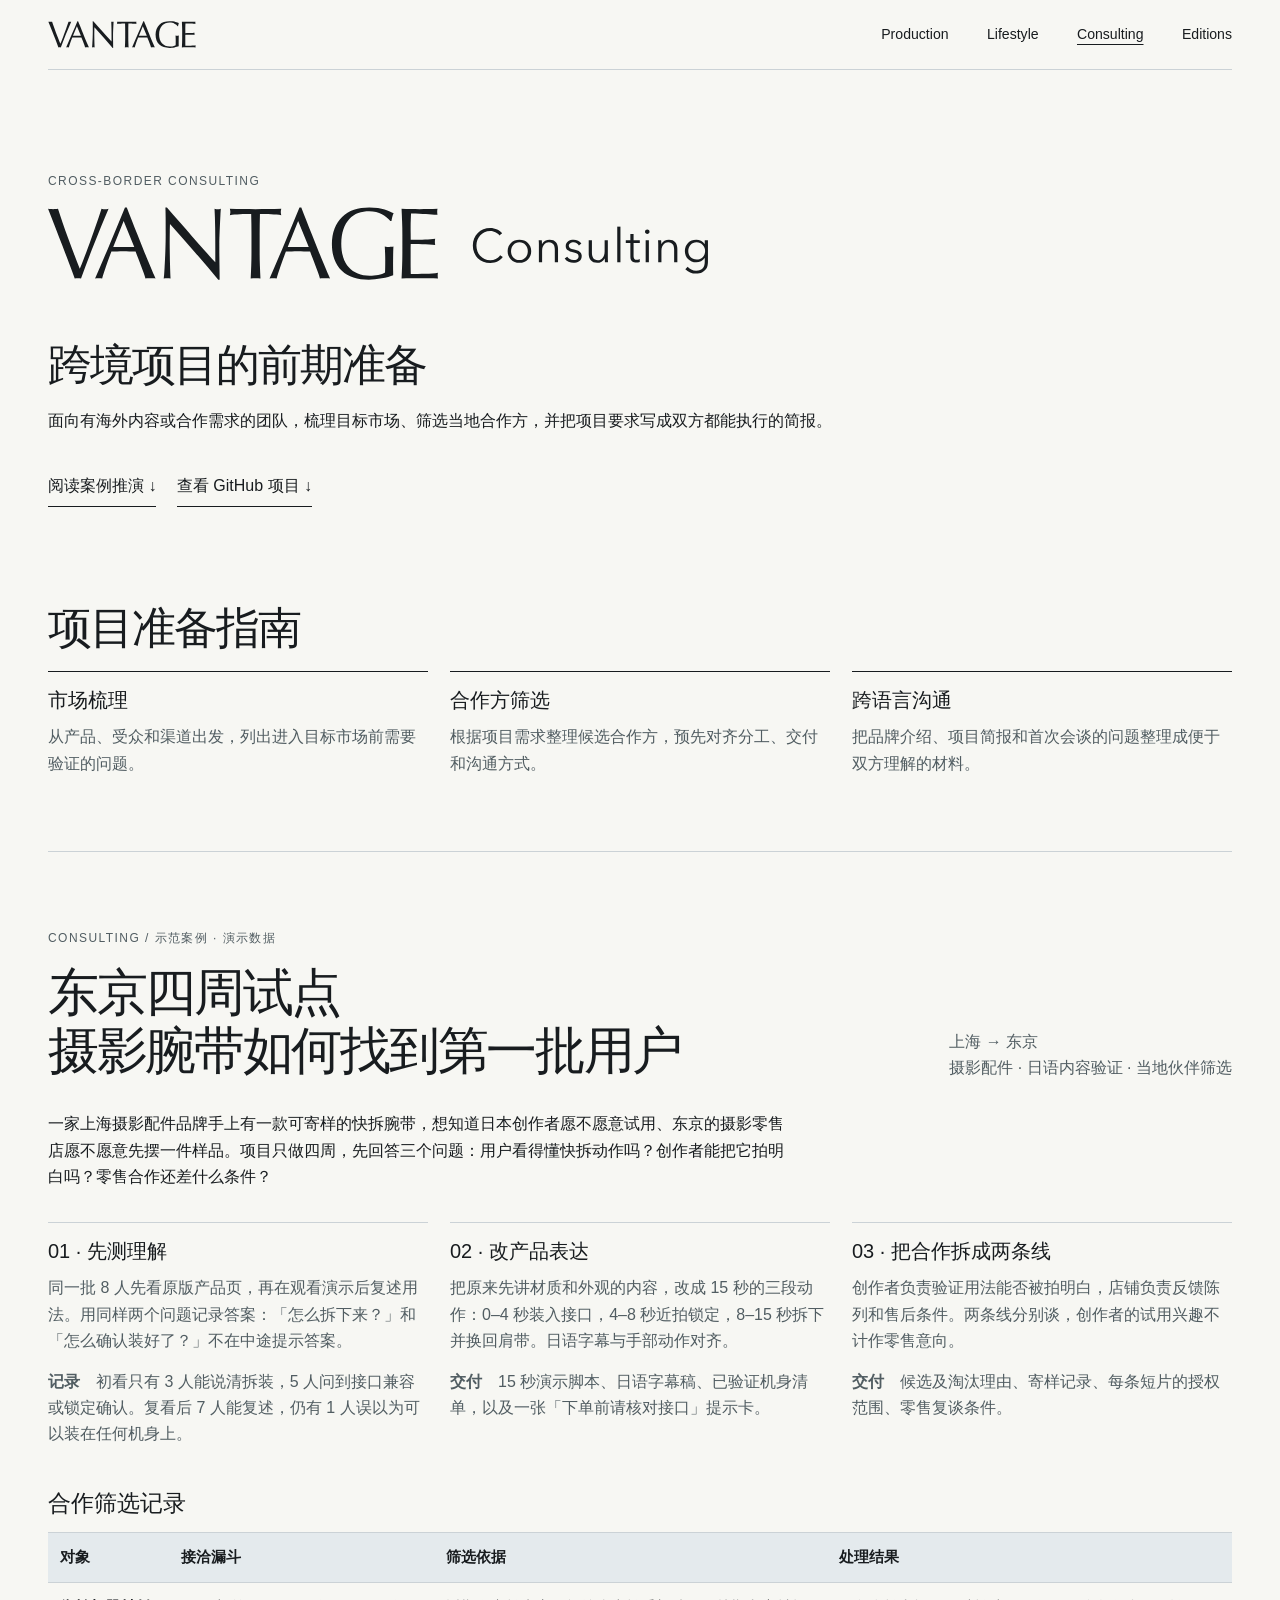
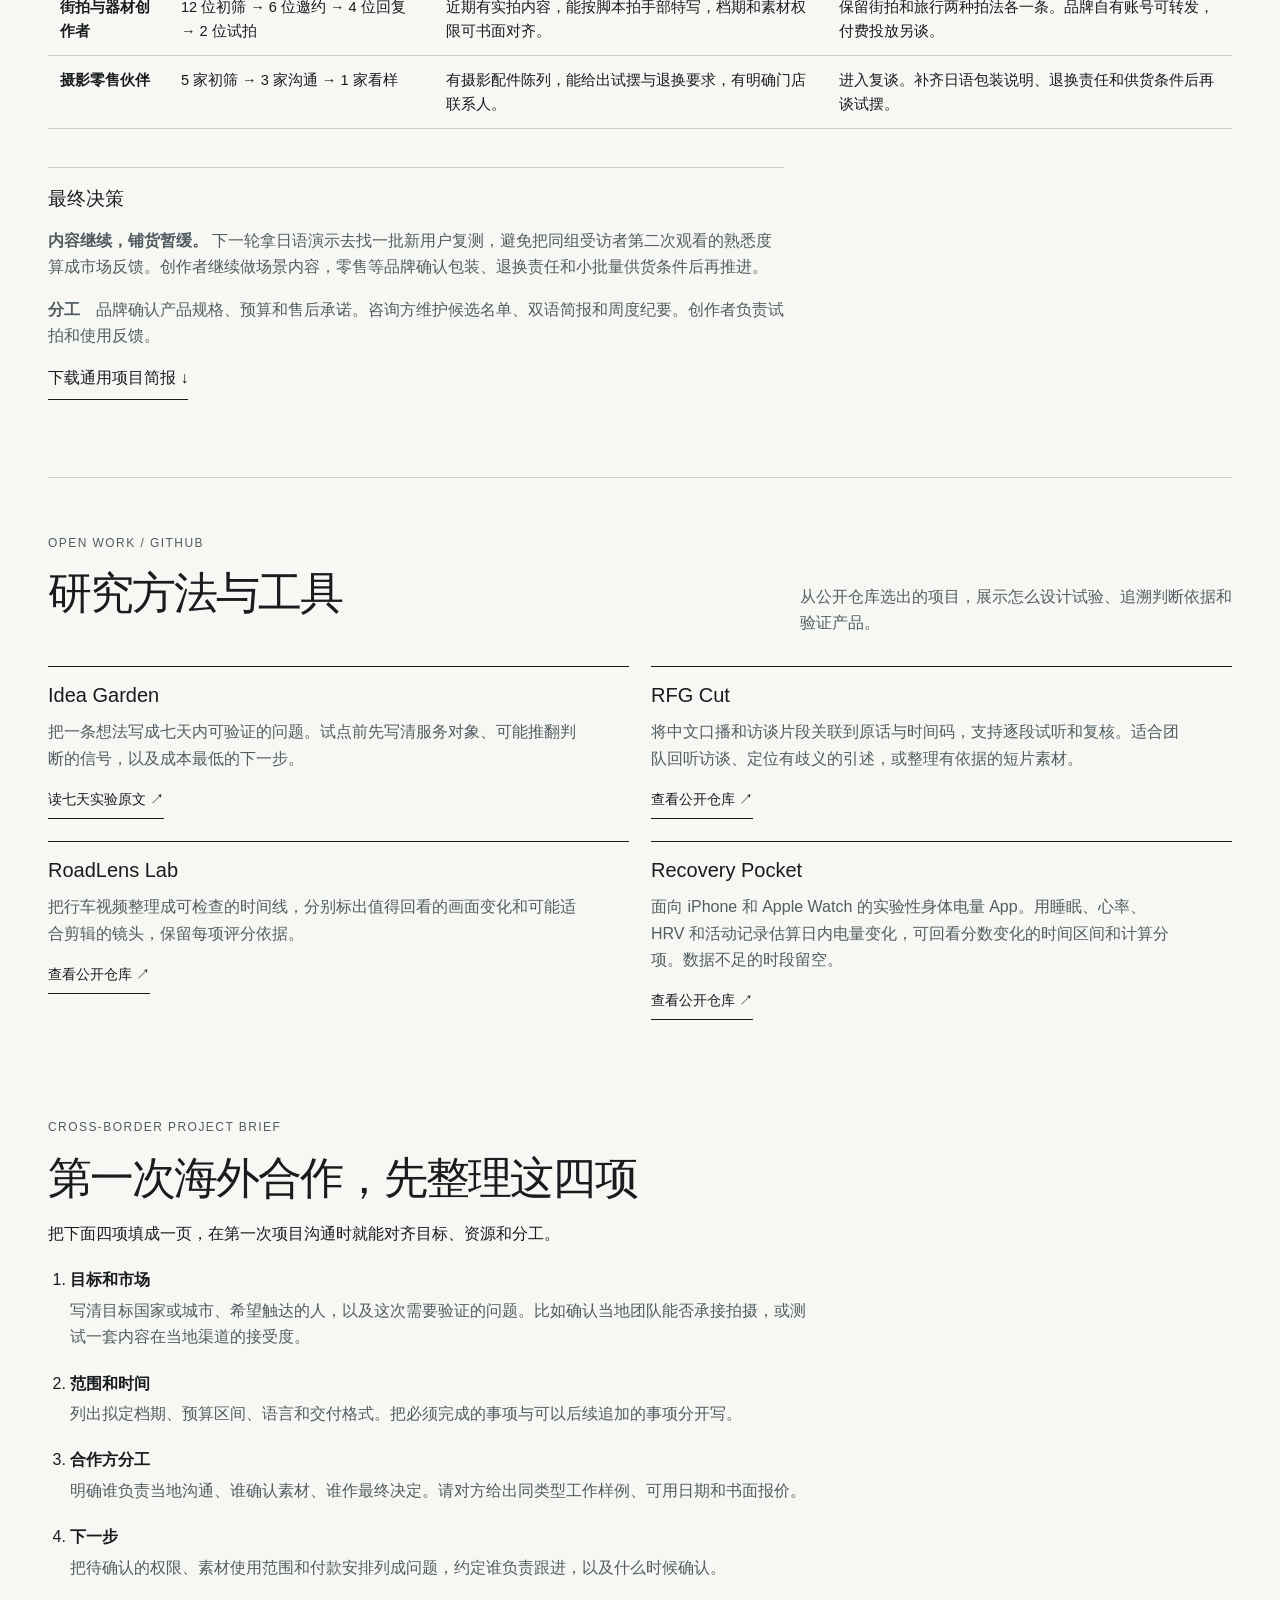
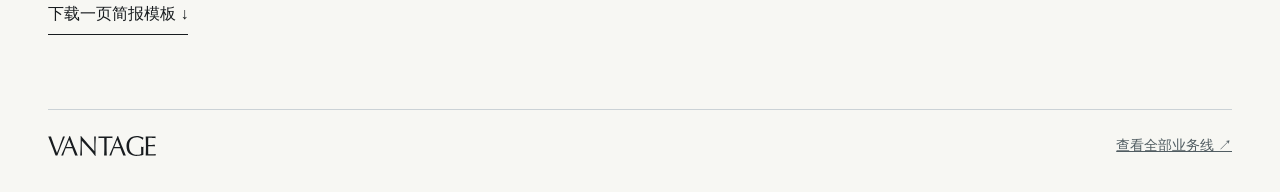
==== consulting.html @ e2531d4e "Publish VANTAGE brand website" ====
<!doctype html>
<html lang="zh-CN"><head><meta charset="utf-8"><meta name="viewport" content="width=device-width,initial-scale=1"><title>VANTAGE Consulting | 跨境项目的前期准备</title><meta name="description" content="面向有海外内容或合作需求的团队，梳理需要研究的市场、需要验证的合作方，以及下一步沟通所需材料。"><link rel="stylesheet" href="style.css?v=17"><script defer src="motion.js?v=3"></script></head>
<body><a class="skip" href="#main">跳到正文</a><header class="mast wrap"><a href="index.html?v=5" aria-label="VANTAGE 首页"><img src="assets/vantage.svg" alt="VANTAGE" width="148" height="29"></a><nav aria-label="主导航"><a href="production.html">Production</a><a href="lifestyle.html">Lifestyle</a><a href="consulting.html" aria-current="page">Consulting</a><a href="editions.html">Editions</a></nav></header><main id="main" class="division"><section class="wrap division-intro"><p class="eyebrow">Cross-border Consulting</p><h1><img src="assets/consulting.svg" alt="VANTAGE Consulting"></h1><h2>跨境项目的前期准备</h2><p>面向有海外内容或合作需求的团队，梳理目标市场、筛选当地合作方，并把项目要求写成双方都能执行的简报。</p><a class="action division-link" href="#case-tokyo">阅读案例推演 ↓</a> <a class="action division-link" href="#github-resources">查看 GitHub 项目 ↓</a></section><section class="wrap division-topics"><h2>项目准备指南</h2><div class="detail-grid"><article><h3>市场梳理</h3><p>从产品、受众和渠道出发，列出进入目标市场前需要验证的问题。</p></article><article><h3>合作方筛选</h3><p>根据项目需求整理候选合作方，预先对齐分工、交付和沟通方式。</p></article><article><h3>跨语言沟通</h3><p>把品牌介绍、项目简报和首次会谈的问题整理成便于双方理解的材料。</p></article></div></section><section class="wrap advisory-case tokyo-case" id="case-tokyo">
<header class="section-head"><div><p class="eyebrow">Consulting / 示范案例 · 演示数据</p><h2>东京四周试点<br>摄影腕带如何找到第一批用户</h2></div><p>上海 → 东京<br>摄影配件 · 日语内容验证 · 当地伙伴筛选</p></header>
<p class="advisory-lead">一家上海摄影配件品牌手上有一款可寄样的快拆腕带，想知道日本创作者愿不愿意试用、东京的摄影零售店愿不愿意先摆一件样品。项目只做四周，先回答三个问题：用户看得懂快拆动作吗？创作者能把它拍明白吗？零售合作还差什么条件？</p>
<div class="detail-grid advisory-phases">
<article><h3>01 · 先测理解</h3><p>同一批 8 人先看原版产品页，再在观看演示后复述用法。用同样两个问题记录答案：「怎么拆下来？」和「怎么确认装好了？」不在中途提示答案。</p><p><strong>记录</strong>　初看只有 3 人能说清拆装，5 人问到接口兼容或锁定确认。复看后 7 人能复述，仍有 1 人误以为可以装在任何机身上。</p></article>
<article><h3>02 · 改产品表达</h3><p>把原来先讲材质和外观的内容，改成 15 秒的三段动作：0–4 秒装入接口，4–8 秒近拍锁定，8–15 秒拆下并换回肩带。日语字幕与手部动作对齐。</p><p><strong>交付</strong>　15 秒演示脚本、日语字幕稿、已验证机身清单，以及一张「下单前请核对接口」提示卡。</p></article>
<article><h3>03 · 把合作拆成两条线</h3><p>创作者负责验证用法能否被拍明白，店铺负责反馈陈列和售后条件。两条线分别谈，创作者的试用兴趣不计作零售意向。</p><p><strong>交付</strong>　候选及淘汰理由、寄样记录、每条短片的授权范围、零售复谈条件。</p></article>
</div>
<h3 class="tokyo-subtitle">合作筛选记录</h3>
<div class="tokyo-table"><table><thead><tr><th scope="col">对象</th><th scope="col">接洽漏斗</th><th scope="col">筛选依据</th><th scope="col">处理结果</th></tr></thead><tbody>
<tr><th scope="row">街拍与器材创作者</th><td>12 位初筛 → 6 位邀约 → 4 位回复 → 2 位试拍</td><td>近期有实拍内容，能按脚本拍手部特写，档期和素材权限可书面对齐。</td><td>保留街拍和旅行两种拍法各一条。品牌自有账号可转发，付费投放另谈。</td></tr>
<tr><th scope="row">摄影零售伙伴</th><td>5 家初筛 → 3 家沟通 → 1 家看样</td><td>有摄影配件陈列，能给出试摆与退换要求，有明确门店联系人。</td><td>进入复谈。补齐日语包装说明、退换责任和供货条件后再谈试摆。</td></tr>
</tbody></table></div>

<div class="advisory-decision"><h3>最终决策</h3><p><strong>内容继续，铺货暂缓。</strong> 下一轮拿日语演示去找一批新用户复测，避免把同组受访者第二次观看的熟悉度算成市场反馈。创作者继续做场景内容，零售等品牌确认包装、退换责任和小批量供货条件后再推进。</p><p><strong>分工</strong>　品牌确认产品规格、预算和售后承诺。咨询方维护候选名单、双语简报和周度纪要。创作者负责试拍和使用反馈。</p><a class="action" href="#brief">下载通用项目简报 ↓</a></div>
</section><section class="wrap division-topics consulting-resources" id="github-resources">
<header class="section-head"><div><p class="eyebrow">Open Work / GitHub</p><h2>研究方法与工具</h2></div><p>从公开仓库选出的项目，展示怎么设计试验、追溯判断依据和验证产品。</p></header>
<div class="detail-grid resource-grid">
<article><h3>Idea Garden</h3><p>把一条想法写成七天内可验证的问题。试点前先写清服务对象、可能推翻判断的信号，以及成本最低的下一步。</p><a class="action" href="https://github.com/richardsh3n/idea-garden/blob/main/ideas/001-from-idea-to-experiment.md">读七天实验原文 ↗</a></article>
<article><h3>RFG Cut</h3><p>将中文口播和访谈片段关联到原话与时间码，支持逐段试听和复核。适合团队回听访谈、定位有歧义的引述，或整理有依据的短片素材。</p><a class="action" href="https://github.com/richardsh3n/rfg-cut">查看公开仓库 ↗</a></article>
<article><h3>RoadLens Lab</h3><p>把行车视频整理成可检查的时间线，分别标出值得回看的画面变化和可能适合剪辑的镜头，保留每项评分依据。</p><a class="action" href="https://github.com/richardsh3n/roadlens-lab">查看公开仓库 ↗</a></article>
<article><h3>Recovery Pocket</h3><p>面向 iPhone 和 Apple Watch 的实验性身体电量 App。用睡眠、心率、HRV 和活动记录估算日内电量变化，可回看分数变化的时间区间和计算分项。数据不足的时段留空。</p><a class="action" href="https://github.com/richardsh3n/recovery-pocket">查看公开仓库 ↗</a></article>
</div>
</section><section class="wrap division-topics" id="brief"><p class="eyebrow">Cross-border Project Brief</p><h2>第一次海外合作，先整理这四项</h2><p>把下面四项填成一页，在第一次项目沟通时就能对齐目标、资源和分工。</p><ol class="brief-list">
<li><strong>目标和市场</strong><p>写清目标国家或城市、希望触达的人，以及这次需要验证的问题。比如确认当地团队能否承接拍摄，或测试一套内容在当地渠道的接受度。</p></li>
<li><strong>范围和时间</strong><p>列出拟定档期、预算区间、语言和交付格式。把必须完成的事项与可以后续追加的事项分开写。</p></li>
<li><strong>合作方分工</strong><p>明确谁负责当地沟通、谁确认素材、谁作最终决定。请对方给出同类型工作样例、可用日期和书面报价。</p></li>
<li><strong>下一步</strong><p>把待确认的权限、素材使用范围和付款安排列成问题，约定谁负责跟进，以及什么时候确认。</p></li>
</ol><a class="action" href="assets/cross-border-brief.txt" download>下载一页简报模板 ↓</a></section></main><footer class="wrap end"><a href="index.html?v=5" aria-label="VANTAGE 首页"><img src="assets/vantage.svg" alt="VANTAGE" width="108" height="22"></a><a href="index.html?v=5#branches">查看全部业务线 ↗</a></footer></body></html>
---- style.css ----
:root{color-scheme:light;--ink:#181c1f;--muted:#515d62;--line:#cbd2d6;--paper:#ecf0f2;--white:#fafbfa}*{box-sizing:border-box}html{scroll-padding-top:28px}body{margin:0;background:var(--paper);color:var(--ink);font:16px/1.65 "Avenir Next","PingFang SC",Arial,sans-serif}a{color:inherit}a:focus-visible{outline:2px solid #405f73;outline-offset:5px}.wrap{width:min(1400px,calc(100% - 96px));margin-inline:auto}.skip{position:absolute;top:0;left:16px;padding:10px;background:white;transform:translateY(-120%);z-index:2}.skip:focus{transform:none}.mast{display:flex;align-items:center;justify-content:space-between;padding:28px 0;border-bottom:1px solid var(--line);gap:20px}.mast img,.end img{display:block;object-fit:contain}.mast nav{display:flex;gap:clamp(16px,3vw,45px);white-space:nowrap}.mast a,.work-card,.action{text-decoration:none}.mast nav a:hover,.back:hover{text-decoration:underline}.hero{display:grid;grid-template-columns:minmax(260px,.65fr) minmax(0,1.35fr);gap:clamp(28px,5vw,84px);align-items:center;padding-top:48px}.hero figure,.gallery figure{margin:0}.hero img{width:100%;height:clamp(340px,43vw,640px);display:block;object-fit:cover;object-position:left center}.hero figcaption{margin-top:9px;color:var(--muted);font-size:.82rem}.hero-copy{padding-bottom:25px}.eyebrow{font-size:.75rem;letter-spacing:.12em;text-transform:uppercase;color:var(--muted);margin:0 0 15px}h1,h2,h3,p{margin-top:0}h1,h2,h3{line-height:1.15;font-weight:500}h1{font-size:clamp(3.2rem,6.2vw,7.5rem);letter-spacing:-.065em;margin-bottom:24px}h2{font-size:clamp(2rem,4.3vw,4.2rem);letter-spacing:-.045em;margin-bottom:0}.lead{max-width:20em;color:var(--muted);margin-bottom:32px}.action{display:inline-flex;gap:20px;align-items:center;border-bottom:1px solid var(--ink);padding:0 0 7px}.action:hover{color:#426074}.section{margin-top:clamp(68px,9vw,145px);scroll-margin-top:24px}.section-head{display:flex;align-items:end;justify-content:space-between;gap:32px;margin-bottom:30px}.section-head>p{color:var(--muted);max-width:27em;margin:0}.works{display:grid;grid-template-columns:repeat(3,1fr);gap:20px}.work-card{display:block;min-width:0}.work-card img{width:100%;aspect-ratio:4/3;object-fit:cover;object-position:center 42%;display:block;background:#d9dfe1}.work-card span,.state{display:block;font-size:.8rem;color:var(--muted);margin-top:12px}.work-card h3{display:flex;justify-content:space-between;gap:8px;margin:5px 0 0;font-size:1.2rem}.work-card b{font-weight:400}.work-card:hover h3{text-decoration:underline}.branch{display:grid;grid-template-columns:minmax(200px,1fr) minmax(235px,1.4fr) auto;align-items:center;gap:32px;padding:26px 0;border-top:1px solid var(--line)}.branch img{display:block;width:min(310px,100%);height:auto}.branch h3{margin:0 0 6px;font-size:1.04rem}.branch p{color:var(--muted);margin:0}.branch .state{margin:0;white-space:nowrap}.contact{display:flex;justify-content:space-between;align-items:end;gap:26px;border-top:1px solid var(--line);padding:36px 0 64px}.contact p:last-child{margin:17px 0 0;color:var(--muted)}.end{border-top:1px solid var(--line);padding:25px 0 34px;display:flex;justify-content:space-between;gap:15px;color:var(--muted);font-size:.85rem}.case{padding-top:32px;padding-bottom:64px}.back{display:inline-block;text-decoration:none;color:var(--muted);margin-bottom:48px}.case h1{font-size:clamp(2.7rem,7vw,6.4rem)}.case-desc{max-width:42em;color:var(--muted);margin-bottom:36px}.gallery{display:grid;grid-template-columns:1fr 1fr;gap:24px;align-items:start}.gallery figure:first-child{grid-column:1/-1}.gallery img{display:block;width:100%;max-height:850px;object-fit:contain;object-position:left;background:#e3e8ea}
@media(max-width:760px){.wrap{width:calc(100% - 40px)}.mast{padding:20px 0}.mast img{width:105px;height:auto}.mast nav{font-size:.86rem}.hero{grid-template-columns:1fr;padding-top:34px;gap:24px}.hero-copy{padding:0}.hero h1 br{display:none}.hero h1{font-size:clamp(2.55rem,9.5vw,4.5rem);margin-bottom:15px}.hero img{height:auto;aspect-ratio:4/3}.lead{margin-bottom:17px}.section-head,.contact{display:block}.section-head>p{margin-top:13px}.works,.gallery{grid-template-columns:1fr;gap:24px}.branch{grid-template-columns:1fr auto;gap:12px 8px;padding:19px 0}.branch img{width:min(245px,100%);grid-column:1}.branch div{grid-column:1/-1;grid-row:2}.branch .state{grid-column:2;grid-row:1}.contact .action{margin-top:18px}.back{margin-bottom:30px}.gallery figure:first-child{grid-column:auto}}

/* Home and project editorial layout */
body{background:#eff0ed}
.mast{padding-block:20px;border:0}
.mast nav a{font-size:.88rem}
.hero-stage{position:relative;isolation:isolate;display:grid;align-content:end;min-height:clamp(540px,78svh,820px);overflow:hidden;background:#151b1e;color:#fff}
.hero-image,.hero-image::after{position:absolute;inset:0;z-index:-1}
.hero-image::after{content:"";background:linear-gradient(90deg,rgba(9,14,17,.78),rgba(9,14,17,.38) 50%,transparent),linear-gradient(0deg,rgba(9,14,17,.58),transparent 60%)}
.hero-image img{width:100%;height:100%;display:block;object-fit:cover;object-position:left center}
.hero-content{padding-block:110px 58px}
.hero-content .eyebrow{color:#e4e9ec}
.hero-content h1{font-size:clamp(3.4rem,8.4vw,8rem);letter-spacing:-.075em;margin-bottom:20px}
.hero-lead{color:#eff2f4;font-size:clamp(1rem,1.5vw,1.24rem);margin-bottom:28px}
.hero-credit{color:white;font-size:.78rem;padding-bottom:20px;text-shadow:0 1px 4px #101416,0 0 8px #101416}
.hero-actions{display:flex;align-items:center;flex-wrap:wrap;gap:20px}
.button{display:inline-flex;align-items:center;gap:22px;padding:12px 16px;background:#eef1ef;color:#161c20;text-decoration:none;font-size:.92rem;transition:background .25s,color .25s}
.button:hover{background:#c4d6df}
.hero-link{text-underline-offset:5px;font-size:.92rem}
.work-card .frame{overflow:hidden}
.work-card img{transition:transform .55s cubic-bezier(.2,.7,.2,1)}
.work-card:is(:hover,:focus-visible) img{transform:scale(1.045)}
.work-card p{margin:10px 0 0;color:var(--muted);font-size:.92rem}
.service-band,.contact-band{margin-top:clamp(68px,9vw,145px);background:#192126;color:#f3f4ef;padding-block:clamp(54px,8vw,110px)}
.service-band :is(.eyebrow,.section-head>p,.detail-grid p),.contact-band :is(.eyebrow,.contact p:last-child){color:#bdcbd0}
.detail-grid{display:grid;grid-template-columns:repeat(3,minmax(0,1fr));gap:22px}
.detail-grid article{border-top:1px solid currentColor;padding-top:17px}
.detail-grid h3{font-size:1.25rem;margin-bottom:12px}
.detail-grid p{margin-bottom:0;color:var(--muted);max-width:33em}
.process-heading{font-size:1.7rem;margin:54px 0 20px}
.process-grid h3{font-size:1.05rem}
.treatments details{border-top:1px solid var(--line);padding:17px 0}
.treatments details:last-child{border-bottom:1px solid var(--line)}
.treatments summary{cursor:pointer;list-style:none;display:flex;gap:18px;align-items:center;flex-wrap:wrap}
.treatments summary::-webkit-details-marker{display:none}
.treatments summary::after{content:'+';margin-left:auto}
.treatments details[open] summary::after{content:'−'}
.treatments summary span{font-size:1.3rem}
.treatments small,.treatments p{color:var(--muted)}
.treatments p{margin:14px 0 0;max-width:42em}
.contact-band .contact{border:0;padding:0}
.contact-band .contact p:last-child{max-width:33em}
.contact-band .button{flex-shrink:0}
.case-notes{grid-template-columns:repeat(2,minmax(0,1fr));margin-bottom:38px}
.case-next{display:flex;flex-wrap:wrap;gap:24px;margin-top:42px}
@media(prefers-reduced-motion:no-preference){
 html{scroll-behavior:smooth}
 .hero-image img{animation:hero-image-in 1.25s cubic-bezier(.2,.65,.25,1) both}
 .hero-content>*{animation:slide-in .75s cubic-bezier(.2,.65,.25,1) both}
 .hero-content h1{animation-delay:.07s}.hero-lead{animation-delay:.14s}.hero-actions{animation-delay:.21s}
 .reveal-pending{opacity:0;transform:translateY(16px)}
 .reveal-visible{animation:slide-in .65s cubic-bezier(.2,.65,.25,1) both}
 @keyframes slide-in{from{opacity:0;transform:translateY(16px)}to{opacity:1;transform:none}}
 @keyframes hero-image-in{from{transform:scale(1.045)}to{transform:none}}
}
@media(max-width:760px){
 .mast nav{gap:12px}.mast nav a{font-size:.78rem}
 .hero-stage{min-height:590px}
 .hero-image::after{background:linear-gradient(0deg,rgba(9,14,17,.88),rgba(9,14,17,.25) 72%)}
 .hero-content{padding-block:90px 36px}
 .detail-grid,.case-notes{grid-template-columns:1fr;gap:26px}
 .contact-band .button{margin-top:22px}
}
@media(prefers-reduced-motion:reduce){.work-card img,.button{transition:none}}

/* VANTAGE editorial portfolio */
body{background:#f7f7f3}
.opening{--opening-progress:0;--opening-spread:1;position:relative;overflow:clip}
.opening-stage{position:relative;display:grid;align-content:center;isolation:isolate;min-height:clamp(540px,77svh,850px)}
.opening-copy{position:relative;z-index:1;grid-area:1/1;text-align:center;width:min(100%,460px);margin:auto}
.opening-copy h1{margin:0 auto 24px}
.opening-copy h1 img{display:block;width:100%;height:auto}
.opening-lead{color:var(--muted);font-size:clamp(1rem,1.35vw,1.2rem)}
.opening-actions{display:flex;justify-content:center;gap:22px;flex-wrap:wrap}
.opening-photo{position:absolute;overflow:hidden;background:#dce1df}
.opening-photo img{width:100%;height:100%;display:block;object-fit:cover}
.opening-left{width:clamp(100px,18vw,265px);aspect-ratio:4/5;left:1%;top:15%;transform:translate(calc(var(--opening-progress) * 35%),calc(var(--opening-progress) * 32%))}
.opening-main{width:clamp(150px,28vw,405px);aspect-ratio:3/2;right:0;top:6%;transform:translate(calc(var(--opening-progress) * -27%),calc(var(--opening-progress) * 34%))}
.opening-main img{object-position:64% center}
.opening-right{width:clamp(90px,14vw,200px);aspect-ratio:1;right:4%;bottom:7%;transform:translate(calc(var(--opening-progress) * -55%),calc(var(--opening-progress) * -18%))}
.opening-right img{object-position:center 40%}
.editorial-works{grid-template-columns:repeat(2,minmax(0,1fr));gap:clamp(26px,5vw,70px) 20px}
.editorial-works .work-card:first-child{grid-column:1/-1}
.editorial-works .work-card:first-child img{aspect-ratio:2.25;object-position:center 48%}
.editorial-works .work-card h3{font-size:clamp(1.2rem,2.8vw,2.2rem)}
.case-feature figure{margin:0}
.case-feature img{width:100%;max-height:79svh;object-fit:contain;display:block;background:#eceeea}
.case-notes{margin-block:clamp(35px,6vw,80px)}
.case-pair figure:first-child{grid-column:auto}
.case-pair img{max-height:72svh}
.case-credit{color:var(--muted);margin:14px 0 0;font-size:.85rem}
@media (min-width:1000px) and (prefers-reduced-motion:no-preference){
 .opening.has-motion{height:calc(clamp(540px,77svh,850px) + 155px)}
 .opening.has-motion .opening-stage{position:sticky;top:0}
}
@media (max-width:999px){
 .opening-stage{display:grid;grid-template-columns:1fr 1.55fr 1fr;align-content:center;align-items:center;gap:10px;padding-block:20px 50px;min-height:0}
 .opening-copy{grid-area:2/1/3/-1;padding-top:34px;width:min(100%,380px)}
 .opening-photo{position:static;width:auto;transform:none}
 .opening-left,.opening-right{aspect-ratio:4/5}
 .opening-main{aspect-ratio:1.28}
}
@media (max-width:540px){
 .editorial-works{grid-template-columns:1fr}
 .editorial-works .work-card:first-child img{aspect-ratio:4/3}
 .opening-copy h1{margin-bottom:18px}
}

@media(min-width:1000px){
 .opening-copy{width:min(35vw,450px);transform:translateY(45px)}
 .opening-main{width:clamp(150px,25vw,360px);top:4%;transform:translate(calc(var(--opening-progress) * -20%),calc(var(--opening-progress) * 15%))}
 .opening-left{transform:translate(calc(var(--opening-progress) * 21%),calc(var(--opening-progress) * 25%))}
}
.mast nav a[aria-current=page]{text-decoration:underline;text-underline-offset:5px}
.branch-link{display:block;text-decoration:none}
.branch-link>span{display:block;font-size:.83rem;margin-top:8px;color:var(--muted)}
.branch-link:hover>span{text-decoration:underline;text-underline-offset:4px}
#branches{margin-bottom:clamp(54px,8vw,100px)}
.division-intro{border-top:1px solid var(--line);padding-block:clamp(50px,8vw,112px) clamp(30px,6vw,72px)}
.division-intro h1{width:min(76vw,660px);margin-bottom:clamp(26px,5vw,60px)}
.division-intro h1 img{width:100%;height:auto;display:block}
.division-intro h2,.division-topics h2{font-size:clamp(1.7rem,3.4vw,3.2rem);margin-bottom:18px}
.division-intro>p:last-child{max-width:39em;color:var(--muted);margin:0}
.division #production{margin-top:0}
.division-topics{padding-block:24px 74px}
.division-image{margin-top:0;margin-bottom:48px}
.division-image img{width:100%;max-height:70svh;object-fit:cover;object-position:left center;display:block}
.division-image figcaption{margin-top:10px;color:var(--muted);font-size:.85rem}
@media(max-width:540px){
 .mast{align-items:flex-start;gap:12px}
 .mast nav{justify-content:flex-end;flex-wrap:wrap;gap:6px 12px}
 .mast nav a{font-size:.73rem}
 .branch-link{grid-column:1}
}

.division-link{margin-top:22px}
.topic-controls:not([hidden]){display:flex;align-items:end;flex-wrap:wrap;gap:14px 22px;margin:30px 0}
.topic-controls label{display:grid;gap:6px;font-size:.87rem}
.topic-controls :is(input,select){padding:10px 12px;border:1px solid var(--line);background:#fff;color:var(--ink);font:inherit;max-width:100%}
.topic-controls p{margin:0 0 8px;color:var(--muted)}
.topic-group{margin-top:40px}
.topic-group h3{font-size:1.45rem}
.topic-card{border-top:1px solid var(--line)}
.topic-card summary{cursor:pointer;padding:14px 0;line-height:1.45}
.topic-number{font-variant-numeric:tabular-nums;color:var(--muted);padding-inline:10px 14px;font-size:.83rem}
.topic-card dl{max-width:52em;margin:0;padding:8px 0 24px}
.topic-card dl div{display:grid;grid-template-columns:7em 1fr;gap:10px;margin-top:12px}
.topic-card dt{font-weight:600}
.topic-card dd{margin:0;color:var(--muted)}
.edition-issue{border-top:1px solid var(--line);padding:32px 0 70px}
.issue-intro,.issue-note{max-width:37em;color:var(--muted);margin-top:20px}
.edition-issue figure{margin:0}
.issue-cover img,.issue-pair img{width:100%;height:auto;display:block}
.issue-cover figcaption{padding-top:8px;color:var(--muted);font-size:.85rem}
.issue-pair{display:grid;grid-template-columns:1fr 1fr;align-items:start;gap:20px;margin-top:24px}
.issue-note{margin-top:38px}
.issue-note h3{color:var(--ink)}
.brief-list{padding-left:1.4em;max-width:48em}
.brief-list li{margin:20px 0}
.brief-list p{color:var(--muted);margin:4px 0 0}
@media(max-width:540px){
 .topic-card dl div{grid-template-columns:1fr;gap:2px}
 .issue-pair{grid-template-columns:1fr}
}

.portfolio-issue{padding-top:clamp(30px,5vw,64px)}
.book-intro{margin-bottom:clamp(30px,5vw,64px)}
.book-intro h2{font-family:"Instrument Serif",Georgia,serif;font-size:clamp(3rem,9vw,8rem);letter-spacing:-.055em}
.book-subtitle{font-family:"Instrument Serif",Georgia,serif;font-style:italic;font-size:clamp(1.1rem,2.3vw,2rem);margin:12px 0 18px}
.book-author{font-size:.9rem;color:var(--muted)}
.book-nav{display:flex;flex-wrap:wrap;gap:12px 25px;margin-top:24px}
.book-nav a{text-underline-offset:5px;font-size:.9rem}
.book-section{display:grid;gap:clamp(14px,3vw,42px);margin-top:clamp(14px,3vw,42px);scroll-margin-top:16px}
.portfolio-issue .book-spread{margin:0}
.book-spread a,.book-spread img{display:block;width:100%}
.book-spread img{height:auto}
.portfolio-issue .book-single{width:min(100%,720px);margin-inline:auto}

.portfolio-issue .book-sheet{width:100%;display:grid;grid-template-columns:1fr 1fr}
.book-sheet :is(a,.book-blank){aspect-ratio:1;background:white}
.book-sheet img{height:100%;object-fit:contain}
.book-spread figcaption{color:var(--muted);font-size:.75rem;font-variant-numeric:tabular-nums;text-align:right;margin-top:6px}
.book-sheet figcaption{grid-column:1/-1}

/* Brand welcome and four entrances */
.welcome{--welcome-progress:0;position:relative}
.welcome-stage{height:calc(100svh - 72px);min-height:410px;display:grid;place-items:center}
.welcome-kv{position:relative;display:grid;place-items:center;width:100%;height:100%;background:radial-gradient(ellipse at 55% 36%,#edf1f1 0%,#cad5da 48%,#a6b8c1 100%);transform:scale(calc(1 - var(--welcome-progress) * .17));transform-origin:center 59%}
.welcome-kv h1{width:min(71%,990px);margin:0}
.welcome-kv h1 img{display:block;width:100%;height:auto}
.welcome-enter{position:absolute;bottom:clamp(32px,8svh,90px);display:flex;align-items:center;gap:15px;text-decoration:none;border-bottom:1px solid currentColor;padding:0 0 7px;font-size:.9rem}
.brand-doors{padding-block:clamp(45px,8vw,108px)}
.brand-doors header{margin-bottom:30px}
.brand-doors header p{margin:14px 0 0;color:var(--muted)}
.door-grid{display:flex;gap:7px}
.brand-door{flex:1 1 0;min-width:0;min-height:clamp(330px,39vw,540px);position:relative;isolation:isolate;overflow:hidden;color:white;background:#26343b;text-decoration:none;display:flex;align-items:end;transition:flex-grow .56s cubic-bezier(.22,.72,.23,1)}
.brand-door img,.brand-door::after{position:absolute;inset:0;width:100%;height:100%;z-index:-1}
.brand-door img{object-fit:cover;filter:saturate(.72)}
.brand-door::after{content:"";background:linear-gradient(0deg,#0c1319 0%,rgba(12,19,25,.55) 43%,rgba(12,19,25,.1) 90%)}
.door-copy{padding:20px clamp(12px,2vw,28px)}
.door-copy h3{font-size:clamp(1.08rem,2.2vw,2.2rem);margin:0 0 6px}
.door-copy p{margin:0;color:#f2f5f6;font-size:.88rem}
.door-description{display:block;margin-top:6px;font-size:.82rem;line-height:1.45}
.door-arrow{position:absolute;top:14px;right:16px}
@media(min-width:850px) and (prefers-reduced-motion:no-preference){
 .welcome{height:130svh;min-height:610px}
 .welcome-stage{position:sticky;top:0}
}
@media(min-width:850px){
 .brand-door:is(:hover,:focus-visible){flex-grow:2.15}
 .door-description{visibility:hidden;opacity:0;transform:translateY(5px);transition:opacity .2s,transform .2s}
 .brand-door:is(:hover,:focus-visible) .door-description{visibility:visible;opacity:1;transform:none}
}
@media(max-width:849px){
 .welcome-stage{height:70svh}
 .door-grid{display:grid;grid-template-columns:1fr 1fr}
 .brand-door{min-height:255px}
 .door-copy h3{font-size:1.4rem}
}
@media(max-width:460px){
 .welcome-stage{min-height:340px;height:62svh}
 .brand-door{min-height:215px}
 .door-copy h3{font-size:1.22rem}
}

/* Square-page reader */
.book-reader{max-width:1120px;margin-inline:auto;scroll-margin-top:18px}
.book-desk{perspective:1600px;touch-action:pan-y}
.book-pages{display:grid;grid-template-columns:1fr 1fr;position:relative;background:#fff;box-shadow:0 18px 40px #25303919;transform-style:preserve-3d}
.book-pages::after{content:"";position:absolute;inset:0 auto 0 calc(50% - 5px);width:10px;background:linear-gradient(90deg,transparent,#111b231e,transparent);pointer-events:none}
.book-leaf{position:relative;overflow:hidden;aspect-ratio:1;background:#fff}
.book-leaf img{display:block;width:100%;height:100%;object-fit:contain}
.book-leaf:is(.book-leaf-left,.book-leaf-right) img{position:absolute;width:200%;max-width:none}
.book-leaf-right img{right:0}
.book-turn{position:absolute;inset:0 0 0 auto;width:50%;transform-origin:left center;transform-style:preserve-3d;z-index:2;pointer-events:none}
.book-turn.turn-backward{inset:0 auto 0 0;transform-origin:right center}
.book-turn .book-leaf{position:absolute;inset:0;backface-visibility:hidden}
.book-turn .turn-front{box-shadow:inset 10px 0 16px #18232c20}
.book-turn .turn-back{transform:rotateY(180deg);box-shadow:inset -10px 0 16px #18232c20}
.book-toolbar{display:flex;justify-content:space-between;align-items:center;gap:10px;padding-top:20px}
.book-toolbar button{border:1px solid var(--line);background:transparent;color:var(--ink);padding:9px 14px;font:inherit;cursor:pointer}
.book-toolbar button[aria-disabled=true]{opacity:.4;cursor:default}
.book-counter{font-size:.87rem;color:var(--muted);font-variant-numeric:tabular-nums}
@media(max-width:640px){
 .book-pages{grid-template-columns:1fr}
 .book-pages::after{display:none}
 .book-turn{width:100%}
 .book-turn .turn-back{visibility:hidden}
}
@media(prefers-reduced-motion:reduce){
 .brand-door,.door-description{transition:none}
}
@media(max-width:849px) and (prefers-reduced-motion:no-preference){
 .welcome{height:max(460px,90svh)}
 .welcome-stage{position:sticky;top:0}
}
@media(prefers-reduced-motion:no-preference){
 .doors-waiting .brand-door{opacity:0;transform:translateY(18px)}
 .doors-arrived .brand-door{animation:slide-in .56s cubic-bezier(.22,.72,.23,1) both}
 .doors-arrived .brand-door:nth-child(2){animation-delay:.08s}
 .doors-arrived .brand-door:nth-child(3){animation-delay:.16s}
 .doors-arrived .brand-door:nth-child(4){animation-delay:.24s}
}

/* The welcome and doors share one continuous scroll stage. */
.welcome:not(.welcome-connected) .welcome-stage{height:auto;display:block}
.welcome:not(.welcome-connected) .welcome-kv{height:clamp(350px,75svh,750px);transform:none}
.welcome:not(.welcome-connected) .welcome-anchor{position:absolute;top:clamp(350px,75svh,750px)}
.welcome-connected{height:calc(100svh + clamp(520px,92svh,950px));min-height:0}
.welcome-connected .welcome-stage{position:sticky;top:0;height:100svh;min-height:0;overflow:hidden;background:#f7f7f3}
.welcome-connected .welcome-anchor{position:absolute;bottom:var(--stage-height,100svh);left:0;scroll-margin-top:0}
.welcome-connected .welcome-kv{position:absolute;inset:0;transform:scale(calc(1 - var(--welcome-progress) * .16));transform-origin:50% 50%;opacity:clamp(0,calc((1 - var(--welcome-reveal)) * 1.9),1)}
.welcome-connected .welcome-enter{bottom:13svh}
.welcome-connected .brand-doors{position:absolute;inset:0;margin:auto;height:max-content;padding:12px 0;pointer-events:none}
.welcome-connected .brand-doors header{margin-bottom:clamp(12px,2.5svh,26px);opacity:var(--welcome-reveal);transform:translateY(calc((1 - var(--welcome-reveal)) * 16px))}
.welcome-connected .brand-doors h2{font-size:clamp(1.6rem,4vw,3.4rem)}
.welcome-connected .brand-doors header p{margin-top:6px}
.welcome-connected .brand-door{--door-open:clamp(0,calc(var(--welcome-reveal) * 1.32 - var(--door-delay,0)),1);min-height:clamp(245px,56svh,520px);clip-path:inset(0 0 calc((1 - var(--door-open)) * 100%) 0);transform:translateY(calc((1 - var(--door-open)) * 24px));pointer-events:auto}
.welcome-connected .brand-door:nth-child(2){--door-delay:.1}
.welcome-connected .brand-door:nth-child(3){--door-delay:.2}
.welcome-connected .brand-door:nth-child(4){--door-delay:.3}
@media(max-width:849px){
 .welcome-connected .brand-door{min-height:clamp(155px,31svh,270px)}
 .welcome-connected .door-copy{padding:12px}
}

.book-pages.book-closed{display:block;width:50%;margin-inline:auto;box-shadow:none;background:none}
.book-pages.book-closed::after{display:none}
.book-cover-button{display:block;width:100%;padding:0;border:1px solid #dde1df;background:#fff;cursor:pointer;box-shadow:0 22px 44px #25303926;transition:box-shadow .3s}
.book-cover-button:hover{box-shadow:0 25px 55px #25303943}
.book-cover-button img{transition:filter .3s}
.book-cover-button:hover img{filter:brightness(.98)}
.book-turn.cover-turn .turn-front{box-shadow:inset 12px 0 22px #18232c23}
@media(max-width:640px){.book-pages.book-closed{width:100%}}

/* Solid-color opening and branch transition. */
.welcome-kv{background:#CBD6DD;isolation:isolate;color:#18252d;overflow:hidden}
.welcome-kv h1,.welcome-enter{z-index:1}
.welcome-connected .welcome-stage{background:#131c24}
.welcome-connected .welcome-kv{transform:scale(calc(1 + var(--welcome-progress) * .045));opacity:1}
.welcome-connected .welcome-kv h1,.welcome-connected .welcome-enter{opacity:clamp(0,calc(1 - var(--door-split) * 1.65),1);transform:translateY(calc(var(--door-split) * -24px))}
.welcome-connected .brand-doors{color:#fff}
.welcome-connected .brand-doors header p{color:#d3dce2}
.welcome-connected .brand-doors header{transform:none;opacity:var(--door-split)}
.welcome-connected .door-grid{gap:calc(7px * var(--door-split))}
.welcome-connected .brand-door{clip-path:none;transform:none;opacity:var(--door-split)}
.welcome-connected .brand-door img{transform:scale(calc(1.14 - var(--door-split) * .14))}
.welcome-connected .brand-door:nth-child(odd){transform:translateX(calc((1 - var(--door-split)) * 14px))}
.welcome-connected .brand-door:nth-child(even){transform:translateX(calc((1 - var(--door-split)) * -14px))}
.welcome-connected .brand-doors{z-index:2}
.welcome-connected .welcome-kv::after{content:"";position:absolute;inset:0;background:#131c24;opacity:var(--door-split);pointer-events:none}

.book-pages.book-opening{background:transparent;box-shadow:none}
.book-pages.book-opening::after{display:none}
.book-turn .book-leaf::after{content:"";position:absolute;inset:0;pointer-events:none;background:linear-gradient(90deg,#25333d24,transparent 29%,transparent 85%,#25333d12)}
.book-turn .turn-back::after{transform:scaleX(-1)}
.book-turn.cover-turn .turn-front{outline:1px solid #dde1df;box-shadow:0 16px 32px #25303928}

.advisory-case{border-block:1px solid var(--line);padding-block:clamp(34px,6vw,78px);margin-bottom:32px}
.advisory-case h2{font-size:clamp(1.9rem,4vw,3.7rem);max-width:13em}
.advisory-lead,.advisory-decision{max-width:46em}
.advisory-lead{margin-bottom:32px}
.advisory-phases article{border-color:var(--line)}
.advisory-phases p+p{margin-top:14px}
.advisory-decision{margin-top:38px;padding-top:20px;border-top:1px solid var(--line)}
.advisory-decision p{color:var(--muted)}
.tokyo-subtitle{margin:42px 0 16px;font-size:1.45rem}
.tokyo-table{overflow:auto}
.tokyo-table table{width:100%;min-width:620px;border-collapse:collapse;text-align:left;font-size:.91rem}
.tokyo-table :is(th,td){padding:12px;border-block:1px solid var(--line);vertical-align:top}
.tokyo-table thead{background:#e4eaed}

.consulting-resources .action{margin-top:16px;font-size:.87rem}
.division-intro .action+.action{margin-left:16px}
@media(min-width:761px){.resource-grid{grid-template-columns:repeat(2,minmax(0,1fr))}}
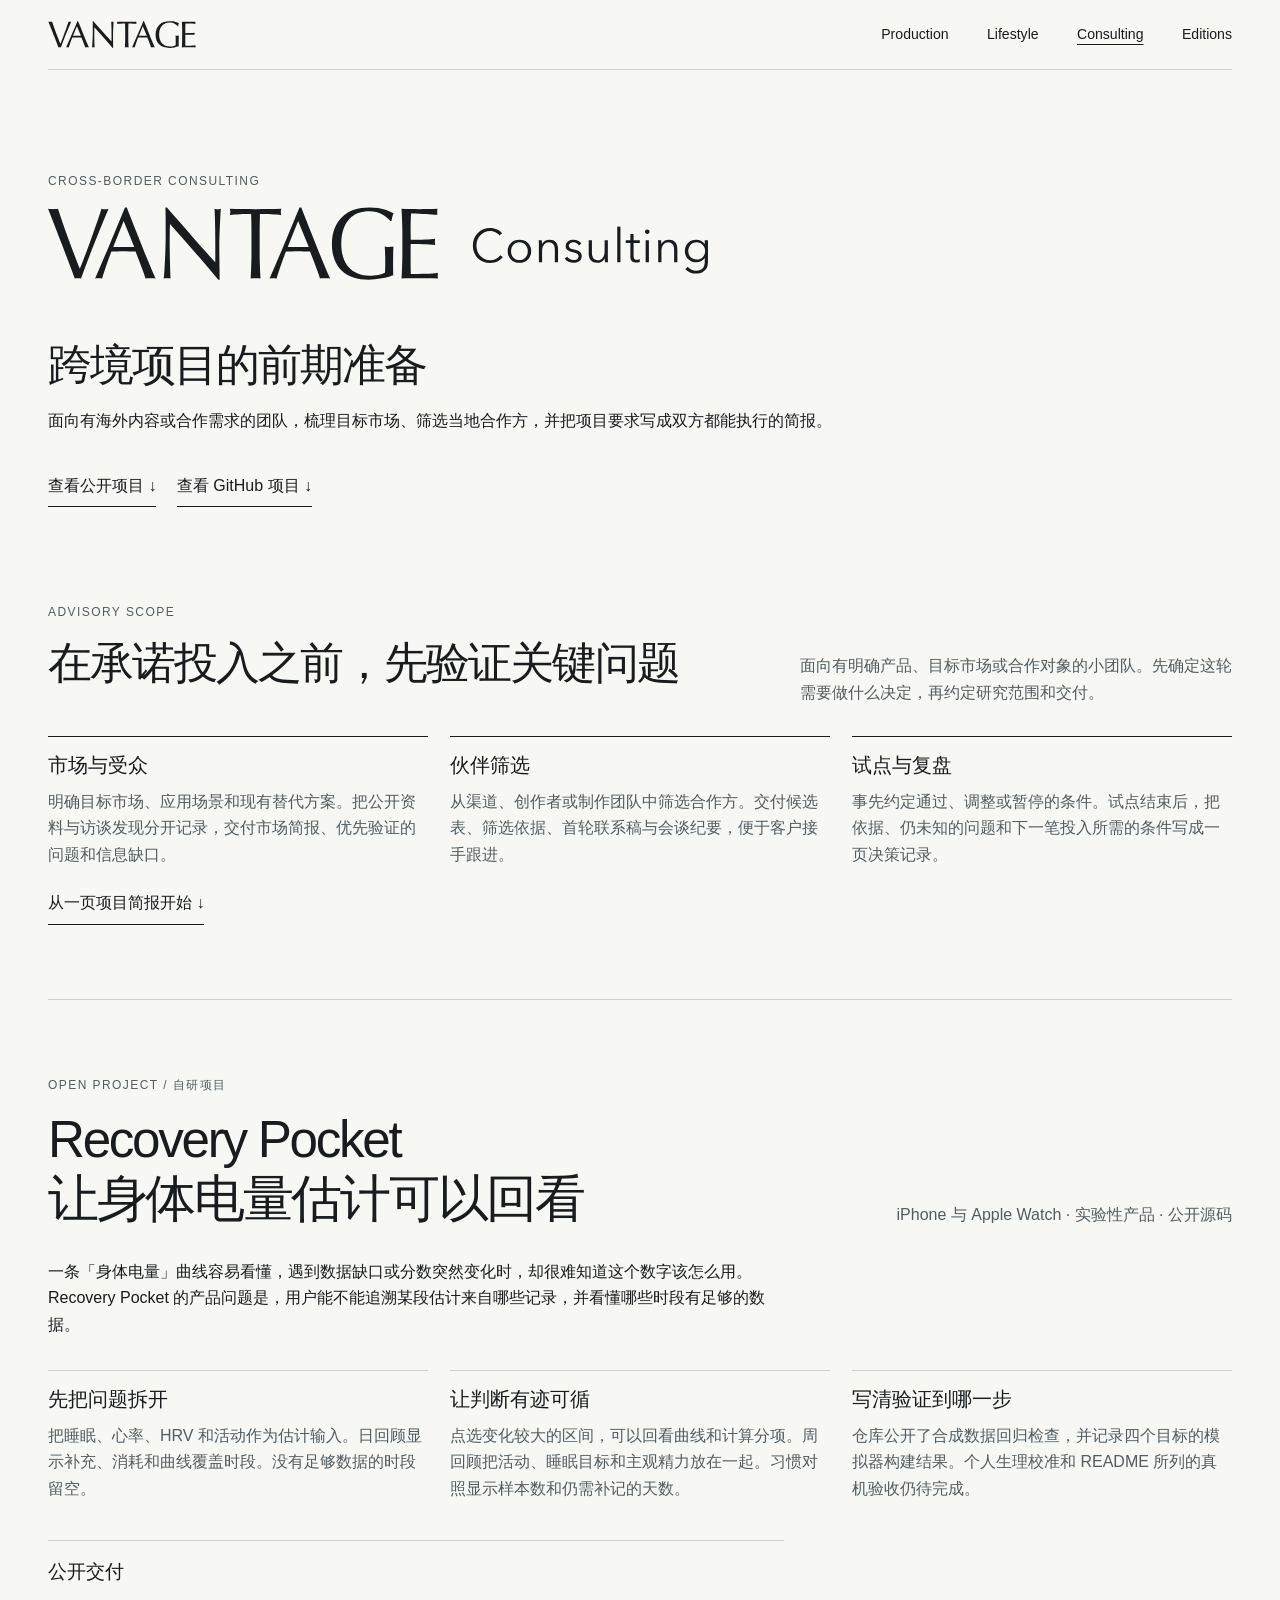
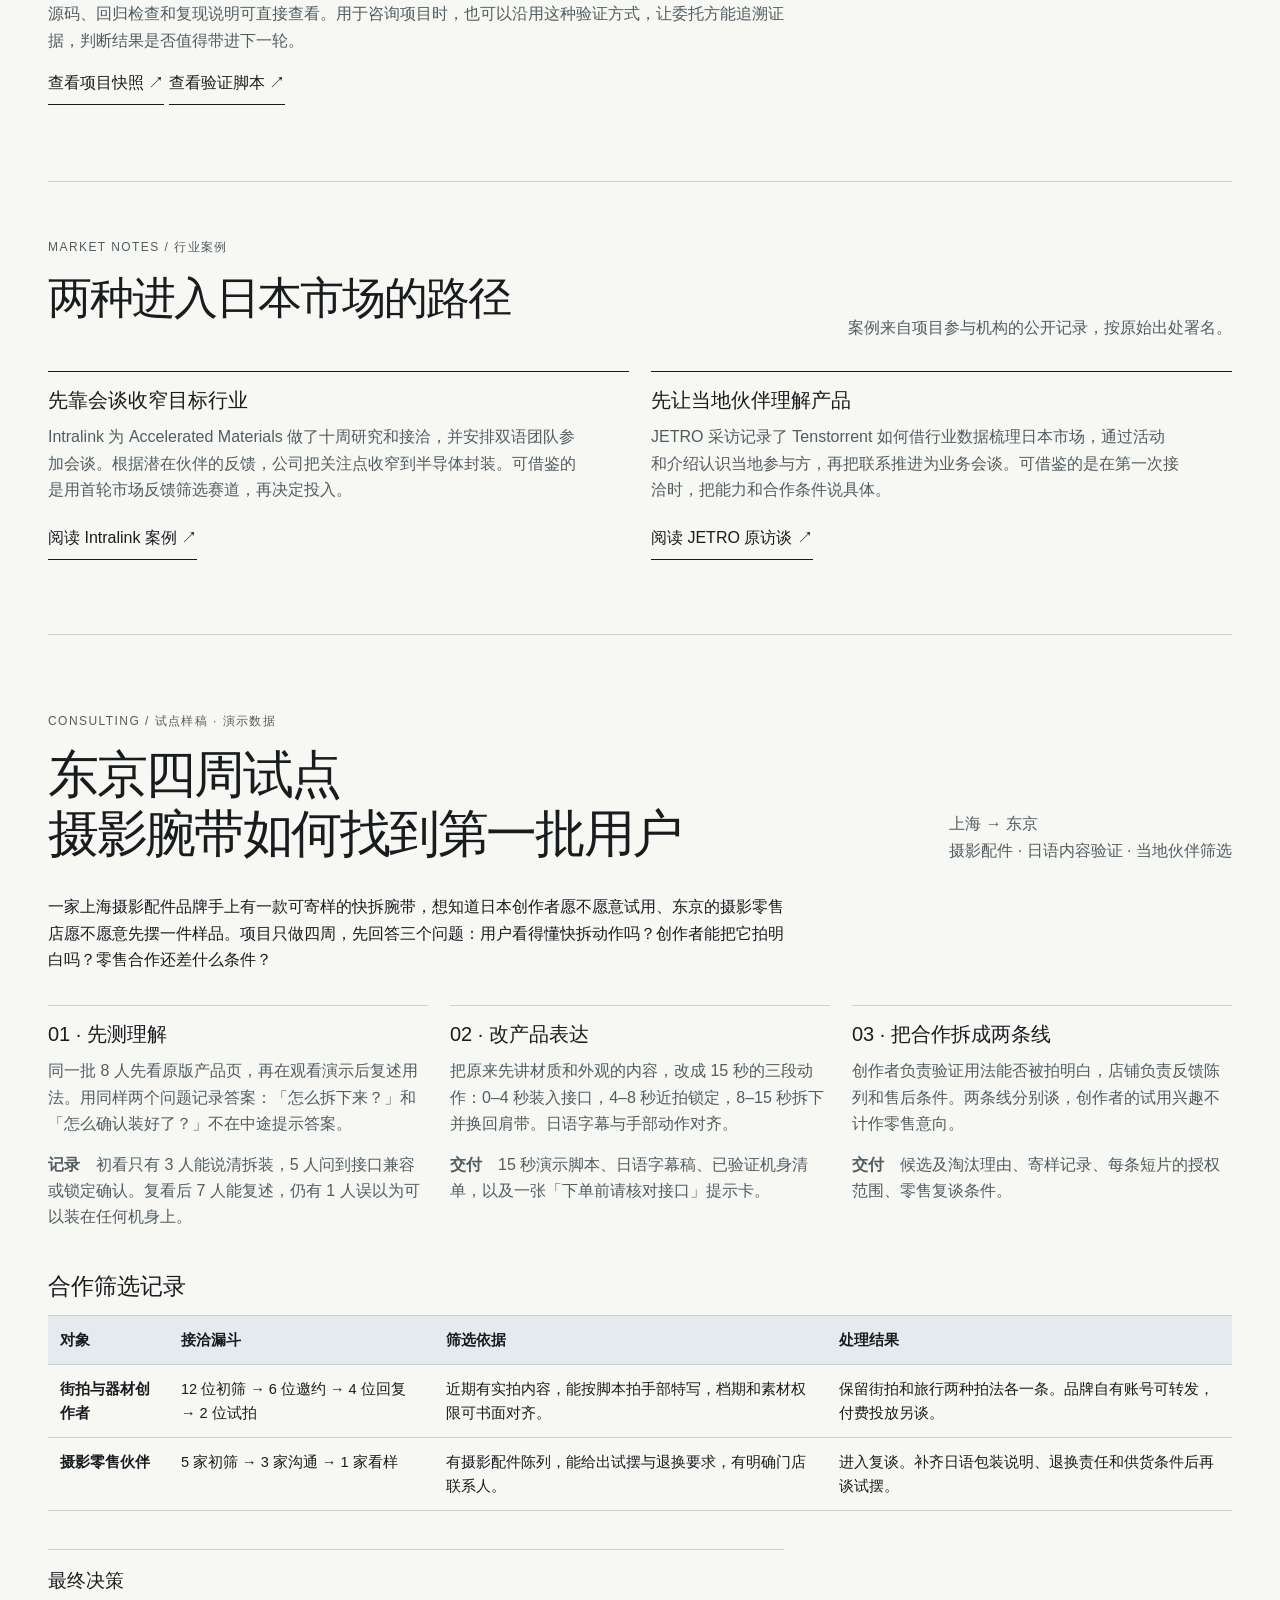
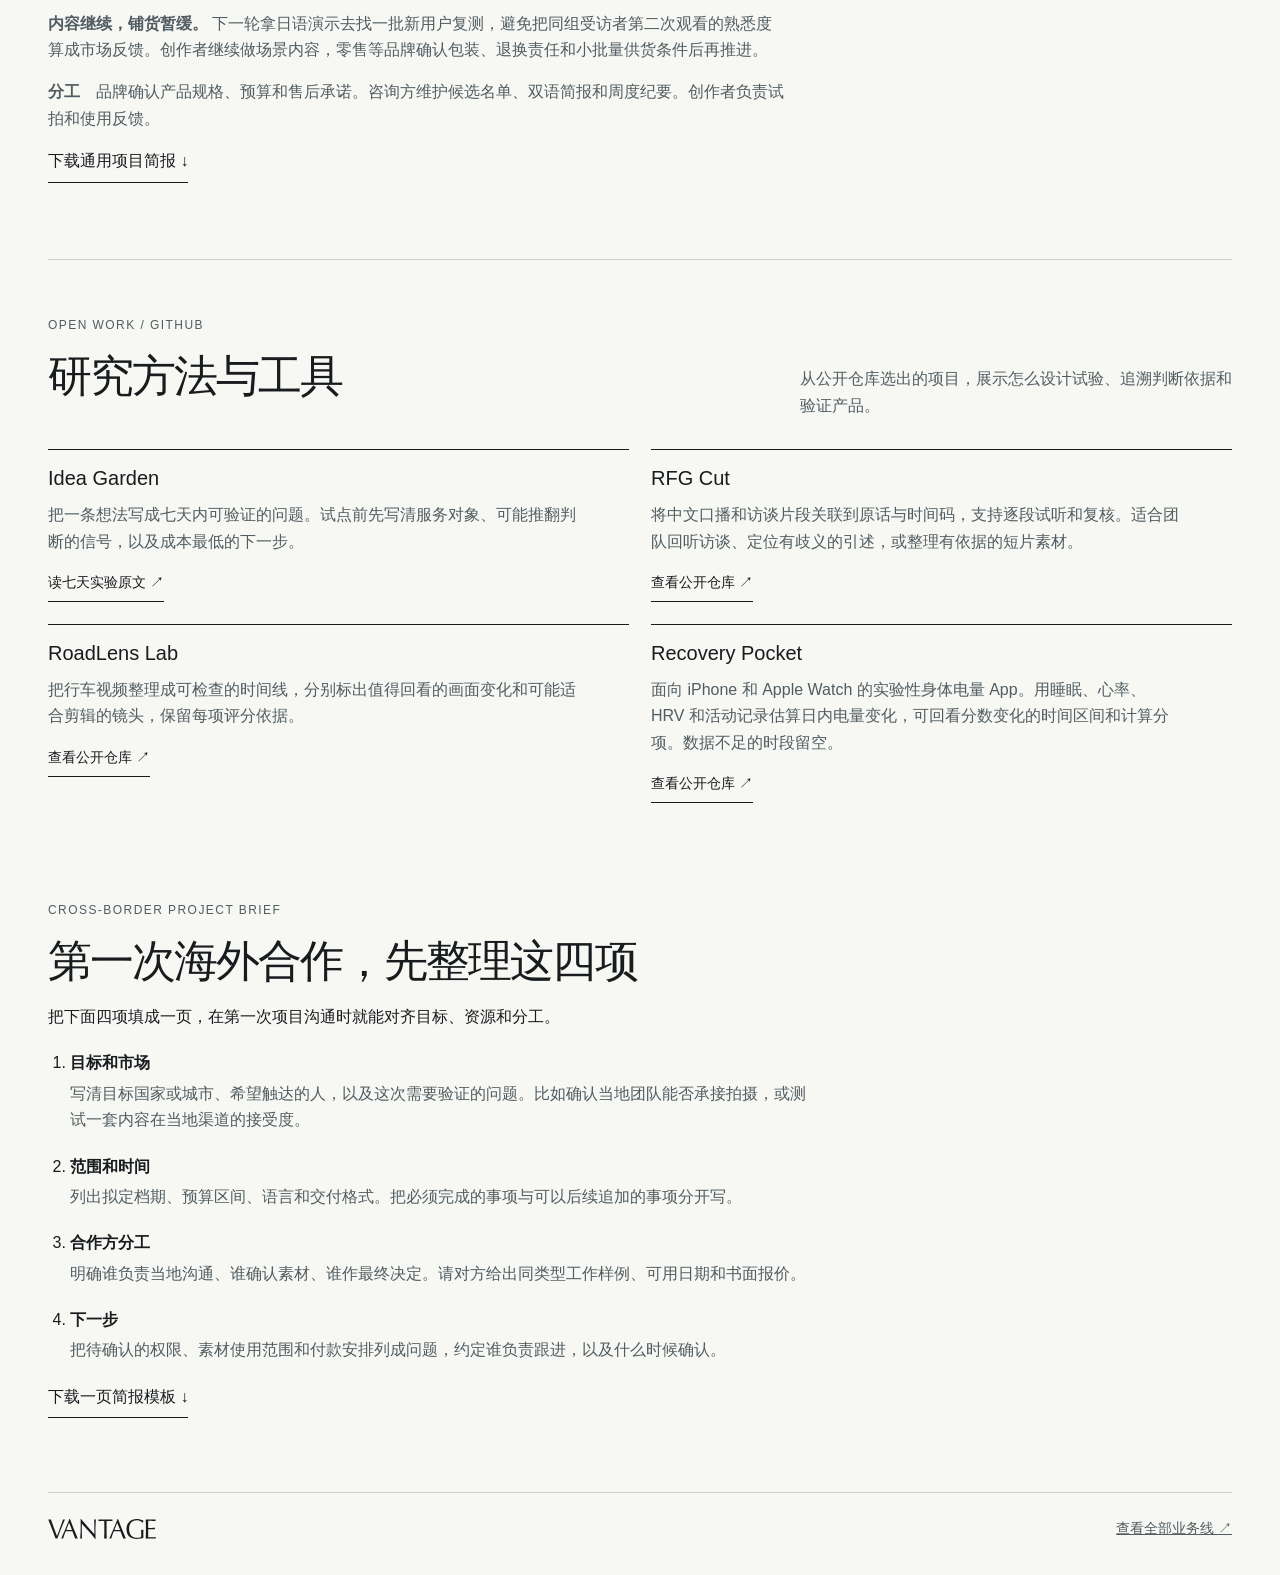
==== commit 2ca1a8eb: "Document verified advisory work and refine site motion" ====
--- a/consulting.html
+++ b/consulting.html
@@ -1,7 +1,32 @@
 <!doctype html>
-<html lang="zh-CN"><head><meta charset="utf-8"><meta name="viewport" content="width=device-width,initial-scale=1"><title>VANTAGE Consulting | 跨境项目的前期准备</title><meta name="description" content="面向有海外内容或合作需求的团队，梳理需要研究的市场、需要验证的合作方，以及下一步沟通所需材料。"><link rel="stylesheet" href="style.css?v=17"><script defer src="motion.js?v=3"></script></head>
-<body><a class="skip" href="#main">跳到正文</a><header class="mast wrap"><a href="index.html?v=5" aria-label="VANTAGE 首页"><img src="assets/vantage.svg" alt="VANTAGE" width="148" height="29"></a><nav aria-label="主导航"><a href="production.html">Production</a><a href="lifestyle.html">Lifestyle</a><a href="consulting.html" aria-current="page">Consulting</a><a href="editions.html">Editions</a></nav></header><main id="main" class="division"><section class="wrap division-intro"><p class="eyebrow">Cross-border Consulting</p><h1><img src="assets/consulting.svg" alt="VANTAGE Consulting"></h1><h2>跨境项目的前期准备</h2><p>面向有海外内容或合作需求的团队，梳理目标市场、筛选当地合作方，并把项目要求写成双方都能执行的简报。</p><a class="action division-link" href="#case-tokyo">阅读案例推演 ↓</a> <a class="action division-link" href="#github-resources">查看 GitHub 项目 ↓</a></section><section class="wrap division-topics"><h2>项目准备指南</h2><div class="detail-grid"><article><h3>市场梳理</h3><p>从产品、受众和渠道出发，列出进入目标市场前需要验证的问题。</p></article><article><h3>合作方筛选</h3><p>根据项目需求整理候选合作方，预先对齐分工、交付和沟通方式。</p></article><article><h3>跨语言沟通</h3><p>把品牌介绍、项目简报和首次会谈的问题整理成便于双方理解的材料。</p></article></div></section><section class="wrap advisory-case tokyo-case" id="case-tokyo">
-<header class="section-head"><div><p class="eyebrow">Consulting / 示范案例 · 演示数据</p><h2>东京四周试点<br>摄影腕带如何找到第一批用户</h2></div><p>上海 → 东京<br>摄影配件 · 日语内容验证 · 当地伙伴筛选</p></header>
+<html lang="zh-CN"><head><meta charset="utf-8"><meta name="viewport" content="width=device-width,initial-scale=1"><title>VANTAGE Consulting | 跨境项目的前期准备</title><meta name="description" content="面向有海外内容或合作需求的团队，梳理需要研究的市场、需要验证的合作方，以及下一步沟通所需材料。"><link rel="stylesheet" href="style.css?v=18"><script defer src="motion.js?v=3"></script></head>
+<body><a class="skip" href="#main">跳到正文</a><header class="mast wrap"><a href="index.html?v=5" aria-label="VANTAGE 首页"><img src="assets/vantage.svg" alt="VANTAGE" width="148" height="29"></a><nav aria-label="主导航"><a href="production.html">Production</a><a href="lifestyle.html">Lifestyle</a><a href="consulting.html" aria-current="page">Consulting</a><a href="editions.html">Editions</a></nav></header><main id="main" class="division"><section class="wrap division-intro"><p class="eyebrow">Cross-border Consulting</p><h1><img src="assets/consulting.svg" alt="VANTAGE Consulting"></h1><h2>跨境项目的前期准备</h2><p>面向有海外内容或合作需求的团队，梳理目标市场、筛选当地合作方，并把项目要求写成双方都能执行的简报。</p><a class="action division-link" href="#verified-work">查看公开项目 ↓</a> <a class="action division-link" href="#github-resources">查看 GitHub 项目 ↓</a></section><section class="wrap division-topics" id="services">
+<header class="section-head"><div><p class="eyebrow">Advisory Scope</p><h2>在承诺投入之前，先验证关键问题</h2></div><p>面向有明确产品、目标市场或合作对象的小团队。先确定这轮需要做什么决定，再约定研究范围和交付。</p></header>
+<div class="detail-grid">
+<article><h3>市场与受众</h3><p>明确目标市场、应用场景和现有替代方案。把公开资料与访谈发现分开记录，交付市场简报、优先验证的问题和信息缺口。</p></article>
+<article><h3>伙伴筛选</h3><p>从渠道、创作者或制作团队中筛选合作方。交付候选表、筛选依据、首轮联系稿与会谈纪要，便于客户接手跟进。</p></article>
+<article><h3>试点与复盘</h3><p>事先约定通过、调整或暂停的条件。试点结束后，把依据、仍未知的问题和下一笔投入所需的条件写成一页决策记录。</p></article>
+</div><a class="action division-link" href="#brief">从一页项目简报开始 ↓</a>
+</section>
+<section class="wrap advisory-case" id="verified-work">
+<header class="section-head"><div><p class="eyebrow">Open Project / 自研项目</p><h2>Recovery Pocket<br>让身体电量估计可以回看</h2></div><p>iPhone 与 Apple Watch · 实验性产品 · 公开源码</p></header>
+<p class="advisory-lead">一条「身体电量」曲线容易看懂，遇到数据缺口或分数突然变化时，却很难知道这个数字该怎么用。Recovery Pocket 的产品问题是，用户能不能追溯某段估计来自哪些记录，并看懂哪些时段有足够的数据。</p>
+<div class="detail-grid advisory-phases">
+<article><h3>先把问题拆开</h3><p>把睡眠、心率、HRV 和活动作为估计输入。日回顾显示补充、消耗和曲线覆盖时段。没有足够数据的时段留空。</p></article>
+<article><h3>让判断有迹可循</h3><p>点选变化较大的区间，可以回看曲线和计算分项。周回顾把活动、睡眠目标和主观精力放在一起。习惯对照显示样本数和仍需补记的天数。</p></article>
+<article><h3>写清验证到哪一步</h3><p>仓库公开了合成数据回归检查，并记录四个目标的模拟器构建结果。个人生理校准和 README 所列的真机验收仍待完成。</p></article>
+</div>
+<div class="advisory-decision"><h3>公开交付</h3><p>源码、回归检查和复现说明可直接查看。用于咨询项目时，也可以沿用这种验证方式，让委托方能追溯证据，判断结果是否值得带进下一轮。</p><a class="action" href="https://github.com/richardsh3n/recovery-pocket/tree/73046a65eddf6437331d0633fce0c1bff36e698a">查看项目快照 ↗</a> <a class="action" href="https://github.com/richardsh3n/recovery-pocket/blob/73046a65eddf6437331d0633fce0c1bff36e698a/Verification/run_checks.py">查看验证脚本 ↗</a></div>
+</section>
+<section class="wrap division-topics advisory-references" id="market-notes">
+<header class="section-head"><div><p class="eyebrow">Market Notes / 行业案例</p><h2>两种进入日本市场的路径</h2></div><p>案例来自项目参与机构的公开记录，按原始出处署名。</p></header>
+<div class="detail-grid resource-grid">
+<article><h3>先靠会谈收窄目标行业</h3><p>Intralink 为 Accelerated Materials 做了十周研究和接洽，并安排双语团队参加会谈。根据潜在伙伴的反馈，公司把关注点收窄到半导体封装。可借鉴的是用首轮市场反馈筛选赛道，再决定投入。</p><a class="action division-link" href="https://www.intralinkgroup.com/case-study-accelerated-materials">阅读 Intralink 案例 ↗</a></article>
+<article><h3>先让当地伙伴理解产品</h3><p>JETRO 采访记录了 Tenstorrent 如何借行业数据梳理日本市场，通过活动和介绍认识当地参与方，再把联系推进为业务会谈。可借鉴的是在第一次接洽时，把能力和合作条件说具体。</p><a class="action division-link" href="https://www.jetro.go.jp/en/invest/investment_environment/success_stories/tenstorrent.html">阅读 JETRO 原访谈 ↗</a></article>
+</div>
+</section>
+<section class="wrap advisory-case tokyo-case" id="case-tokyo">
+<header class="section-head"><div><p class="eyebrow">Consulting / 试点样稿 · 演示数据</p><h2>东京四周试点<br>摄影腕带如何找到第一批用户</h2></div><p>上海 → 东京<br>摄影配件 · 日语内容验证 · 当地伙伴筛选</p></header>
 <p class="advisory-lead">一家上海摄影配件品牌手上有一款可寄样的快拆腕带，想知道日本创作者愿不愿意试用、东京的摄影零售店愿不愿意先摆一件样品。项目只做四周，先回答三个问题：用户看得懂快拆动作吗？创作者能把它拍明白吗？零售合作还差什么条件？</p>
 <div class="detail-grid advisory-phases">
 <article><h3>01 · 先测理解</h3><p>同一批 8 人先看原版产品页，再在观看演示后复述用法。用同样两个问题记录答案：「怎么拆下来？」和「怎么确认装好了？」不在中途提示答案。</p><p><strong>记录</strong>　初看只有 3 人能说清拆装，5 人问到接口兼容或锁定确认。复看后 7 人能复述，仍有 1 人误以为可以装在任何机身上。</p></article>
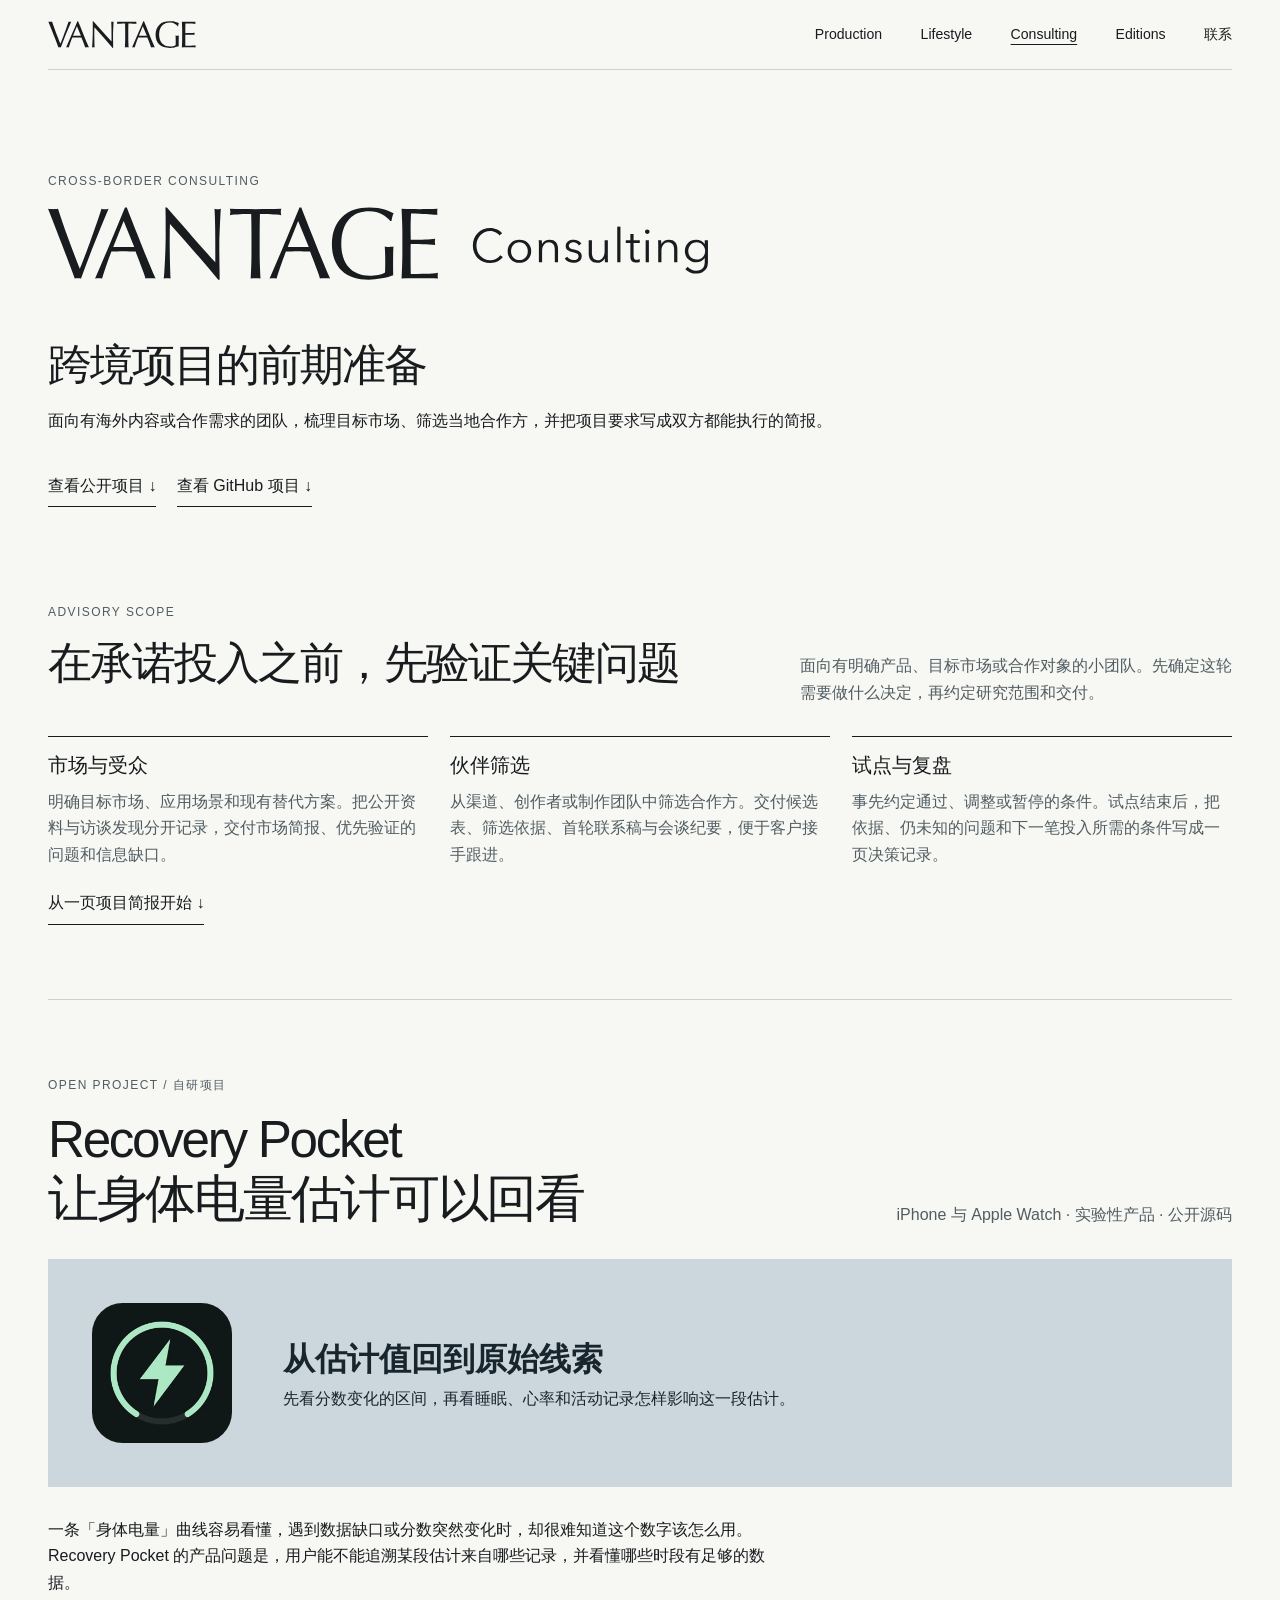
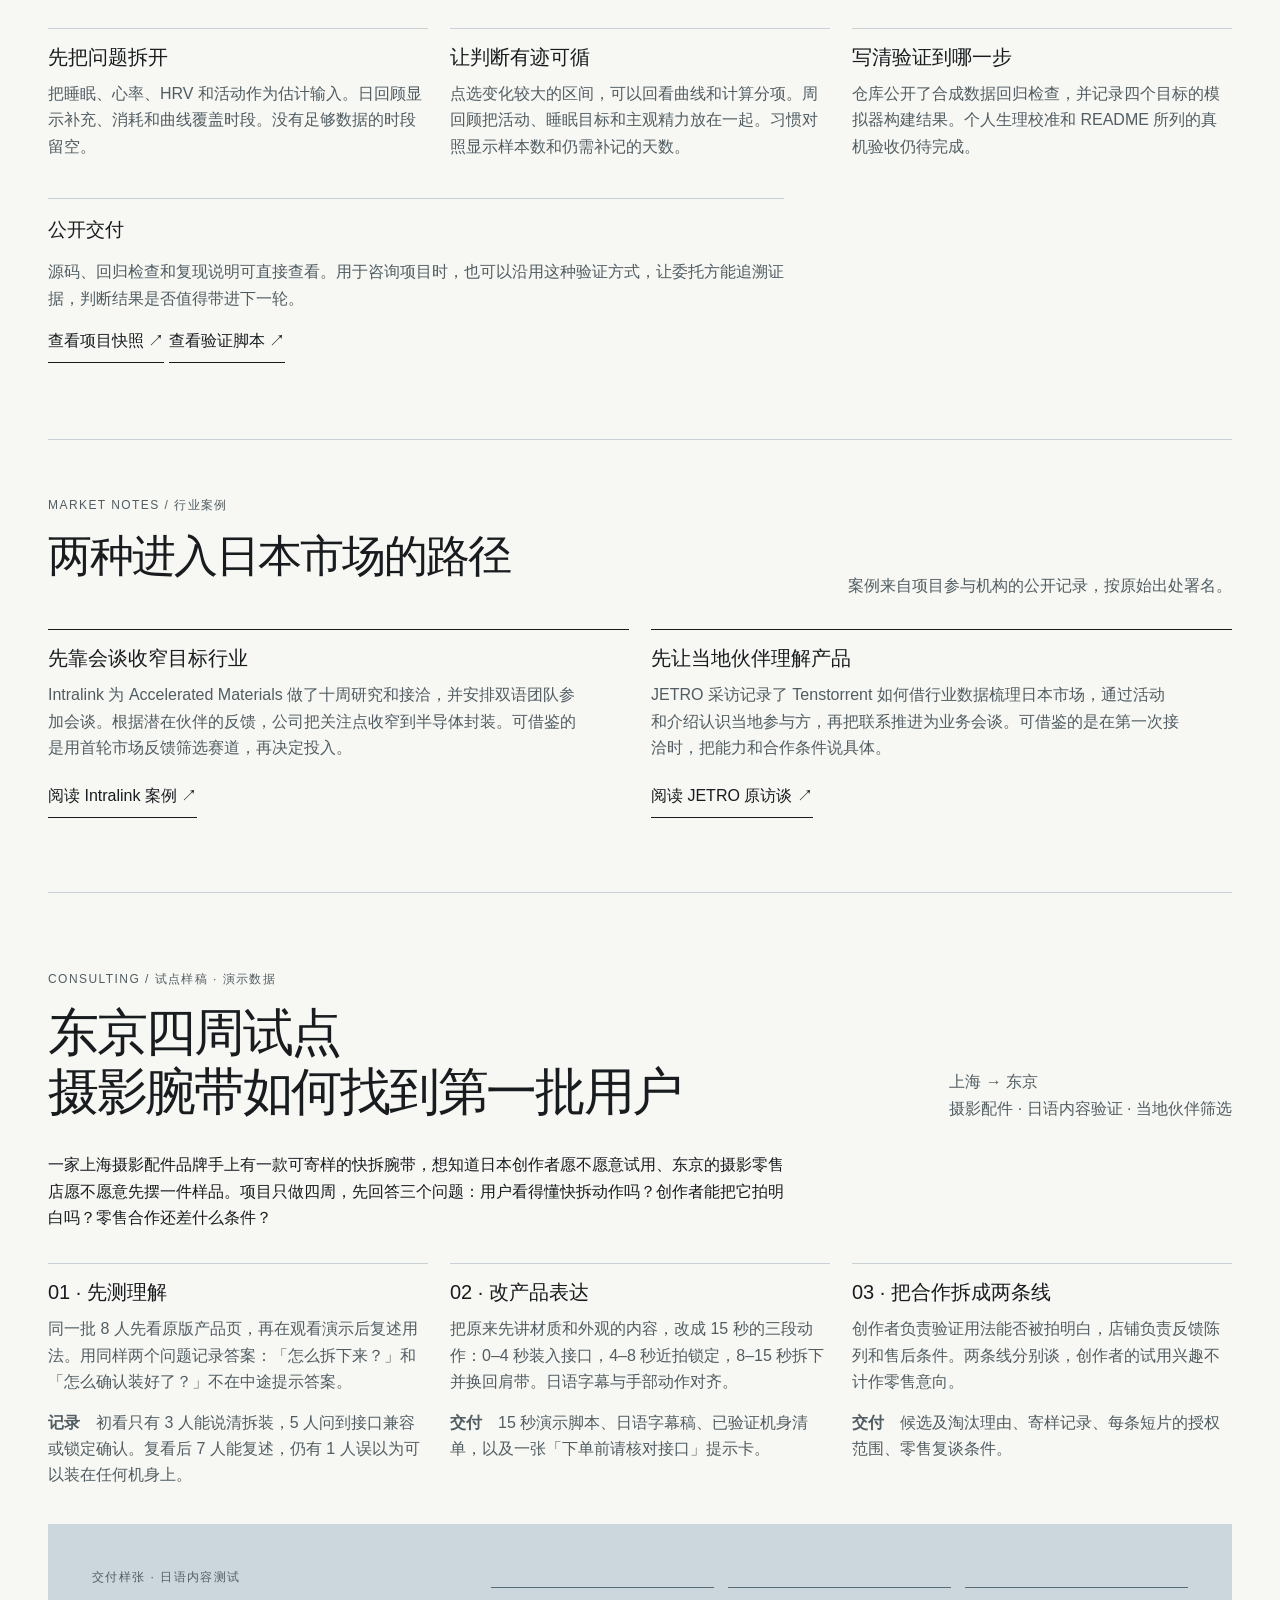
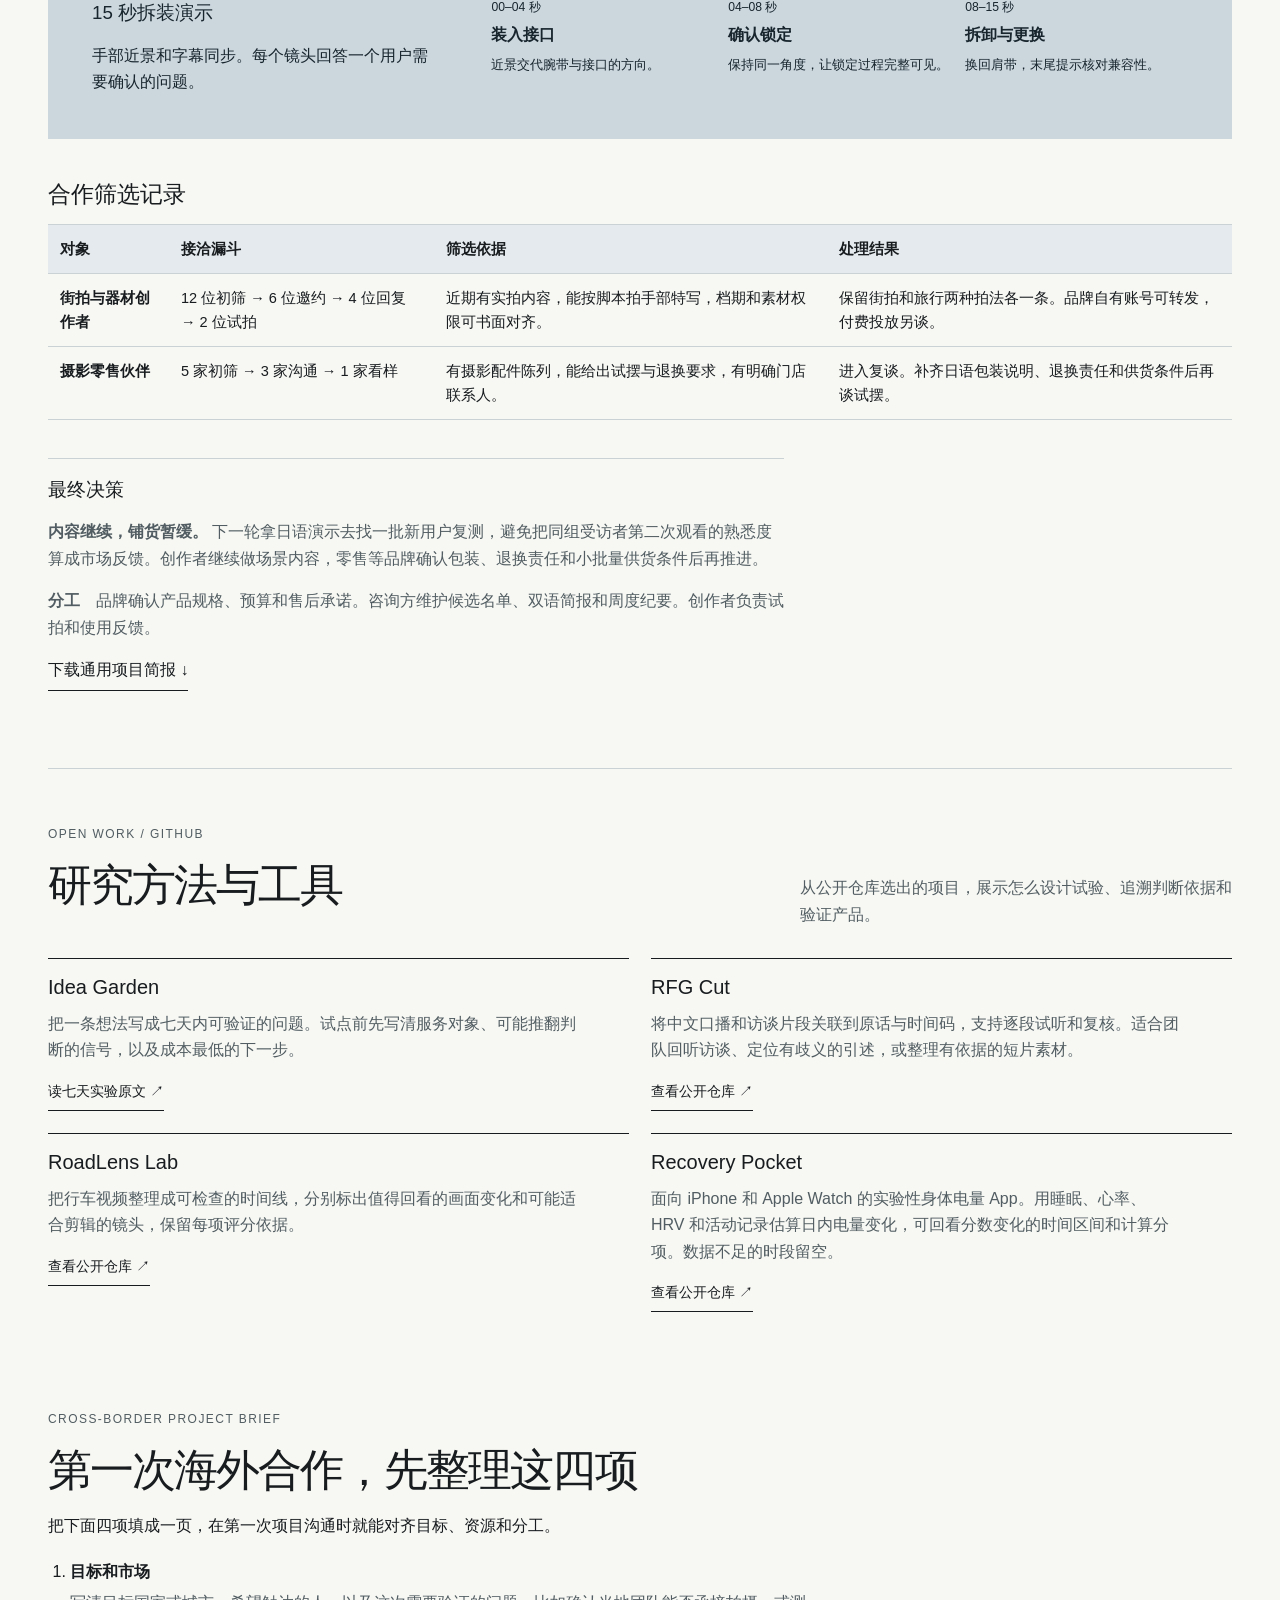
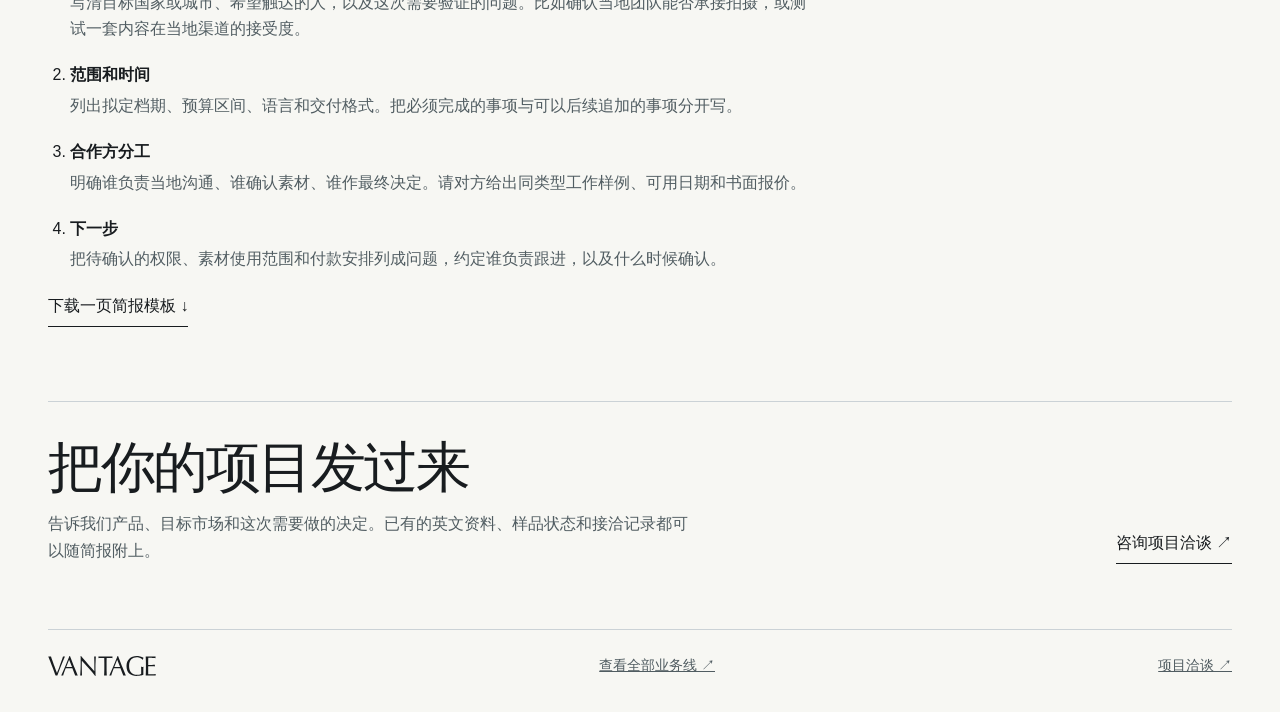
==== commit fbfec20e: "Unify branch wordmarks and add advisory visuals and contact" ====
--- a/consulting.html
+++ b/consulting.html
@@ -1,6 +1,6 @@
 <!doctype html>
-<html lang="zh-CN"><head><meta charset="utf-8"><meta name="viewport" content="width=device-width,initial-scale=1"><title>VANTAGE Consulting | 跨境项目的前期准备</title><meta name="description" content="面向有海外内容或合作需求的团队，梳理需要研究的市场、需要验证的合作方，以及下一步沟通所需材料。"><link rel="stylesheet" href="style.css?v=18"><script defer src="motion.js?v=3"></script></head>
-<body><a class="skip" href="#main">跳到正文</a><header class="mast wrap"><a href="index.html?v=5" aria-label="VANTAGE 首页"><img src="assets/vantage.svg" alt="VANTAGE" width="148" height="29"></a><nav aria-label="主导航"><a href="production.html">Production</a><a href="lifestyle.html">Lifestyle</a><a href="consulting.html" aria-current="page">Consulting</a><a href="editions.html">Editions</a></nav></header><main id="main" class="division"><section class="wrap division-intro"><p class="eyebrow">Cross-border Consulting</p><h1><img src="assets/consulting.svg" alt="VANTAGE Consulting"></h1><h2>跨境项目的前期准备</h2><p>面向有海外内容或合作需求的团队，梳理目标市场、筛选当地合作方，并把项目要求写成双方都能执行的简报。</p><a class="action division-link" href="#verified-work">查看公开项目 ↓</a> <a class="action division-link" href="#github-resources">查看 GitHub 项目 ↓</a></section><section class="wrap division-topics" id="services">
+<html lang="zh-CN"><head><meta charset="utf-8"><meta name="viewport" content="width=device-width,initial-scale=1"><title>VANTAGE Consulting | 跨境项目的前期准备</title><meta name="description" content="面向有海外内容或合作需求的团队，梳理需要研究的市场、需要验证的合作方，以及下一步沟通所需材料。"><link rel="stylesheet" href="style.css?v=19"><script defer src="motion.js?v=3"></script></head>
+<body><a class="skip" href="#main">跳到正文</a><header class="mast wrap"><a href="index.html?v=5" aria-label="VANTAGE 首页"><img src="assets/vantage.svg" alt="VANTAGE" width="148" height="29"></a><nav aria-label="主导航"><a href="production.html">Production</a><a href="lifestyle.html">Lifestyle</a><a href="consulting.html" aria-current="page">Consulting</a><a href="editions.html">Editions</a><a href="contact.html">联系</a></nav></header><main id="main" class="division"><section class="wrap division-intro"><p class="eyebrow">Cross-border Consulting</p><h1><img src="assets/consulting.svg" alt="VANTAGE Consulting"></h1><h2>跨境项目的前期准备</h2><p>面向有海外内容或合作需求的团队，梳理目标市场、筛选当地合作方，并把项目要求写成双方都能执行的简报。</p><a class="action division-link" href="#verified-work">查看公开项目 ↓</a> <a class="action division-link" href="#github-resources">查看 GitHub 项目 ↓</a></section><section class="wrap division-topics" id="services">
 <header class="section-head"><div><p class="eyebrow">Advisory Scope</p><h2>在承诺投入之前，先验证关键问题</h2></div><p>面向有明确产品、目标市场或合作对象的小团队。先确定这轮需要做什么决定，再约定研究范围和交付。</p></header>
 <div class="detail-grid">
 <article><h3>市场与受众</h3><p>明确目标市场、应用场景和现有替代方案。把公开资料与访谈发现分开记录，交付市场简报、优先验证的问题和信息缺口。</p></article>
@@ -10,7 +10,7 @@
 </section>
 <section class="wrap advisory-case" id="verified-work">
 <header class="section-head"><div><p class="eyebrow">Open Project / 自研项目</p><h2>Recovery Pocket<br>让身体电量估计可以回看</h2></div><p>iPhone 与 Apple Watch · 实验性产品 · 公开源码</p></header>
-<p class="advisory-lead">一条「身体电量」曲线容易看懂，遇到数据缺口或分数突然变化时，却很难知道这个数字该怎么用。Recovery Pocket 的产品问题是，用户能不能追溯某段估计来自哪些记录，并看懂哪些时段有足够的数据。</p>
+<figure class="advisory-visual recovery-visual"><img src="assets/recovery-pocket.webp" alt="Recovery Pocket 应用图标" width="256" height="256" loading="lazy"><figcaption><strong>从估计值回到原始线索</strong><p>先看分数变化的区间，再看睡眠、心率和活动记录怎样影响这一段估计。</p></figcaption></figure><p class="advisory-lead">一条「身体电量」曲线容易看懂，遇到数据缺口或分数突然变化时，却很难知道这个数字该怎么用。Recovery Pocket 的产品问题是，用户能不能追溯某段估计来自哪些记录，并看懂哪些时段有足够的数据。</p>
 <div class="detail-grid advisory-phases">
 <article><h3>先把问题拆开</h3><p>把睡眠、心率、HRV 和活动作为估计输入。日回顾显示补充、消耗和曲线覆盖时段。没有足够数据的时段留空。</p></article>
 <article><h3>让判断有迹可循</h3><p>点选变化较大的区间，可以回看曲线和计算分项。周回顾把活动、睡眠目标和主观精力放在一起。习惯对照显示样本数和仍需补记的天数。</p></article>
@@ -33,7 +33,8 @@
 <article><h3>02 · 改产品表达</h3><p>把原来先讲材质和外观的内容，改成 15 秒的三段动作：0–4 秒装入接口，4–8 秒近拍锁定，8–15 秒拆下并换回肩带。日语字幕与手部动作对齐。</p><p><strong>交付</strong>　15 秒演示脚本、日语字幕稿、已验证机身清单，以及一张「下单前请核对接口」提示卡。</p></article>
 <article><h3>03 · 把合作拆成两条线</h3><p>创作者负责验证用法能否被拍明白，店铺负责反馈陈列和售后条件。两条线分别谈，创作者的试用兴趣不计作零售意向。</p><p><strong>交付</strong>　候选及淘汰理由、寄样记录、每条短片的授权范围、零售复谈条件。</p></article>
 </div>
-<h3 class="tokyo-subtitle">合作筛选记录</h3>
+<figure class="advisory-visual deliverable-visual"><figcaption><p class="eyebrow">交付样张 · 日语内容测试</p><h3>15 秒拆装演示</h3><p>手部近景和字幕同步。每个镜头回答一个用户需要确认的问题。</p></figcaption>
+<ol><li><span>00–04 秒</span><strong>装入接口</strong><p>近景交代腕带与接口的方向。</p></li><li><span>04–08 秒</span><strong>确认锁定</strong><p>保持同一角度，让锁定过程完整可见。</p></li><li><span>08–15 秒</span><strong>拆卸与更换</strong><p>换回肩带，末尾提示核对兼容性。</p></li></ol></figure><h3 class="tokyo-subtitle">合作筛选记录</h3>
 <div class="tokyo-table"><table><thead><tr><th scope="col">对象</th><th scope="col">接洽漏斗</th><th scope="col">筛选依据</th><th scope="col">处理结果</th></tr></thead><tbody>
 <tr><th scope="row">街拍与器材创作者</th><td>12 位初筛 → 6 位邀约 → 4 位回复 → 2 位试拍</td><td>近期有实拍内容，能按脚本拍手部特写，档期和素材权限可书面对齐。</td><td>保留街拍和旅行两种拍法各一条。品牌自有账号可转发，付费投放另谈。</td></tr>
 <tr><th scope="row">摄影零售伙伴</th><td>5 家初筛 → 3 家沟通 → 1 家看样</td><td>有摄影配件陈列，能给出试摆与退换要求，有明确门店联系人。</td><td>进入复谈。补齐日语包装说明、退换责任和供货条件后再谈试摆。</td></tr>
@@ -53,4 +54,4 @@
 <li><strong>范围和时间</strong><p>列出拟定档期、预算区间、语言和交付格式。把必须完成的事项与可以后续追加的事项分开写。</p></li>
 <li><strong>合作方分工</strong><p>明确谁负责当地沟通、谁确认素材、谁作最终决定。请对方给出同类型工作样例、可用日期和书面报价。</p></li>
 <li><strong>下一步</strong><p>把待确认的权限、素材使用范围和付款安排列成问题，约定谁负责跟进，以及什么时候确认。</p></li>
-</ol><a class="action" href="assets/cross-border-brief.txt" download>下载一页简报模板 ↓</a></section></main><footer class="wrap end"><a href="index.html?v=5" aria-label="VANTAGE 首页"><img src="assets/vantage.svg" alt="VANTAGE" width="108" height="22"></a><a href="index.html?v=5#branches">查看全部业务线 ↗</a></footer></body></html>+</ol><a class="action" href="assets/cross-border-brief.txt" download>下载一页简报模板 ↓</a></section><section class="wrap home-contact"><div><h2>把你的项目发过来</h2><p>告诉我们产品、目标市场和这次需要做的决定。已有的英文资料、样品状态和接洽记录都可以随简报附上。</p></div><a class="action" href="contact.html?topic=Consulting">咨询项目洽谈 ↗</a></section></main><footer class="wrap end"><a href="index.html?v=5" aria-label="VANTAGE 首页"><img src="assets/vantage.svg" alt="VANTAGE" width="108" height="22"></a><a href="index.html?v=5#branches">查看全部业务线 ↗</a><a href="contact.html">项目洽谈 ↗</a></footer></body></html>
--- a/style.css
+++ b/style.css
@@ -334,3 +334,45 @@
 .consulting-resources .action{margin-top:16px;font-size:.87rem}
 .division-intro .action+.action{margin-left:16px}
 @media(min-width:761px){.resource-grid{grid-template-columns:repeat(2,minmax(0,1fr))}}
+
+.welcome-lockup{position:relative;z-index:1;width:min(900px,calc(100% - 64px));display:grid;justify-items:center;gap:clamp(22px,5svh,50px)}
+.welcome-kv .welcome-lockup h1{width:min(38%,340px);margin:0}
+.welcome-marks{width:100%;display:grid;grid-template-columns:1fr 1fr;border-top:1px solid #283c4b40;border-left:1px solid #283c4b40}
+.welcome-marks a{display:grid;place-items:center;border-right:1px solid #283c4b40;border-bottom:1px solid #283c4b40;padding:clamp(15px,3.5vw,32px);transition:background .22s}
+.welcome-marks a:is(:hover,:focus-visible){background:#ffffff45}
+.welcome-marks img{display:block;width:min(100%,315px);height:auto}
+.welcome-connected .welcome-lockup{opacity:clamp(0,calc(1 - var(--door-split) * 1.65),1);transform:translateY(calc(var(--door-split) * -24px))}
+.welcome-connected .welcome-lockup h1{opacity:1;transform:none}
+.home-index{padding-block:clamp(42px,7vw,90px)}
+.home-features{margin-top:28px}
+.home-features .action{margin-top:16px}
+.home-contact{display:flex;align-items:end;justify-content:space-between;gap:18px;border-top:1px solid var(--line);padding-block:34px 65px}
+.home-contact p{max-width:40em;margin:12px 0 0;color:var(--muted)}
+.home-contact .action{flex-shrink:0}
+.advisory-visual{display:grid;grid-template-columns:1fr 2fr;align-items:center;gap:clamp(16px,4vw,55px);margin:0 0 30px;padding:clamp(20px,4vw,44px);background:#CBD6DD;color:#18252d}
+.advisory-visual p:last-child{margin-bottom:0}
+.recovery-visual{grid-template-columns:auto 1fr}
+.recovery-visual img{width:clamp(62px,14vw,140px);height:auto;border-radius:22%}
+.recovery-visual strong{font-size:clamp(1.15rem,2.8vw,2rem)}
+.deliverable-visual{margin-top:35px}
+.deliverable-visual ol{display:grid;grid-template-columns:repeat(3,1fr);gap:14px;list-style:none;padding:0;margin:0}
+.deliverable-visual li{border-top:1px solid #586c78;padding-top:9px}
+.deliverable-visual li span,.deliverable-visual li strong{display:block}
+.deliverable-visual li span{font-size:.76rem;margin-bottom:5px}
+.deliverable-visual li p{font-size:.83rem;margin-top:5px}
+.contact-layout{display:grid;grid-template-columns:minmax(0,2fr) minmax(0,1fr);gap:clamp(20px,7vw,110px);padding-bottom:65px}
+.contact-form:not([hidden]){display:grid;grid-template-columns:1fr 1fr;gap:16px}
+.contact-form label{display:grid;gap:5px;font-size:.9rem}
+.contact-form :is(input,select,textarea){width:100%;min-width:0;font:inherit;padding:11px;border:1px solid var(--line);background:#fff;color:var(--ink);border-radius:0}
+.contact-form button{justify-self:start;padding:10px 15px;background:#18252d;color:#fff;border:0;font:inherit;cursor:pointer}
+.contact-details{grid-column:1/-1}
+.contact-layout aside{border-top:1px solid var(--line);padding-top:15px}
+.contact-layout aside p:not(.eyebrow){color:var(--muted);margin:12px 0}
+.end{flex-wrap:wrap}
+@media(max-width:700px){
+ .home-contact{display:block}
+ .home-contact .action{margin-top:18px}
+ .deliverable-visual,.contact-layout{grid-template-columns:1fr}
+ .welcome-lockup{width:calc(100% - 42px)}
+}
+@media(max-width:390px){.mast nav{column-gap:8px}.deliverable-visual ol{grid-template-columns:1fr}}
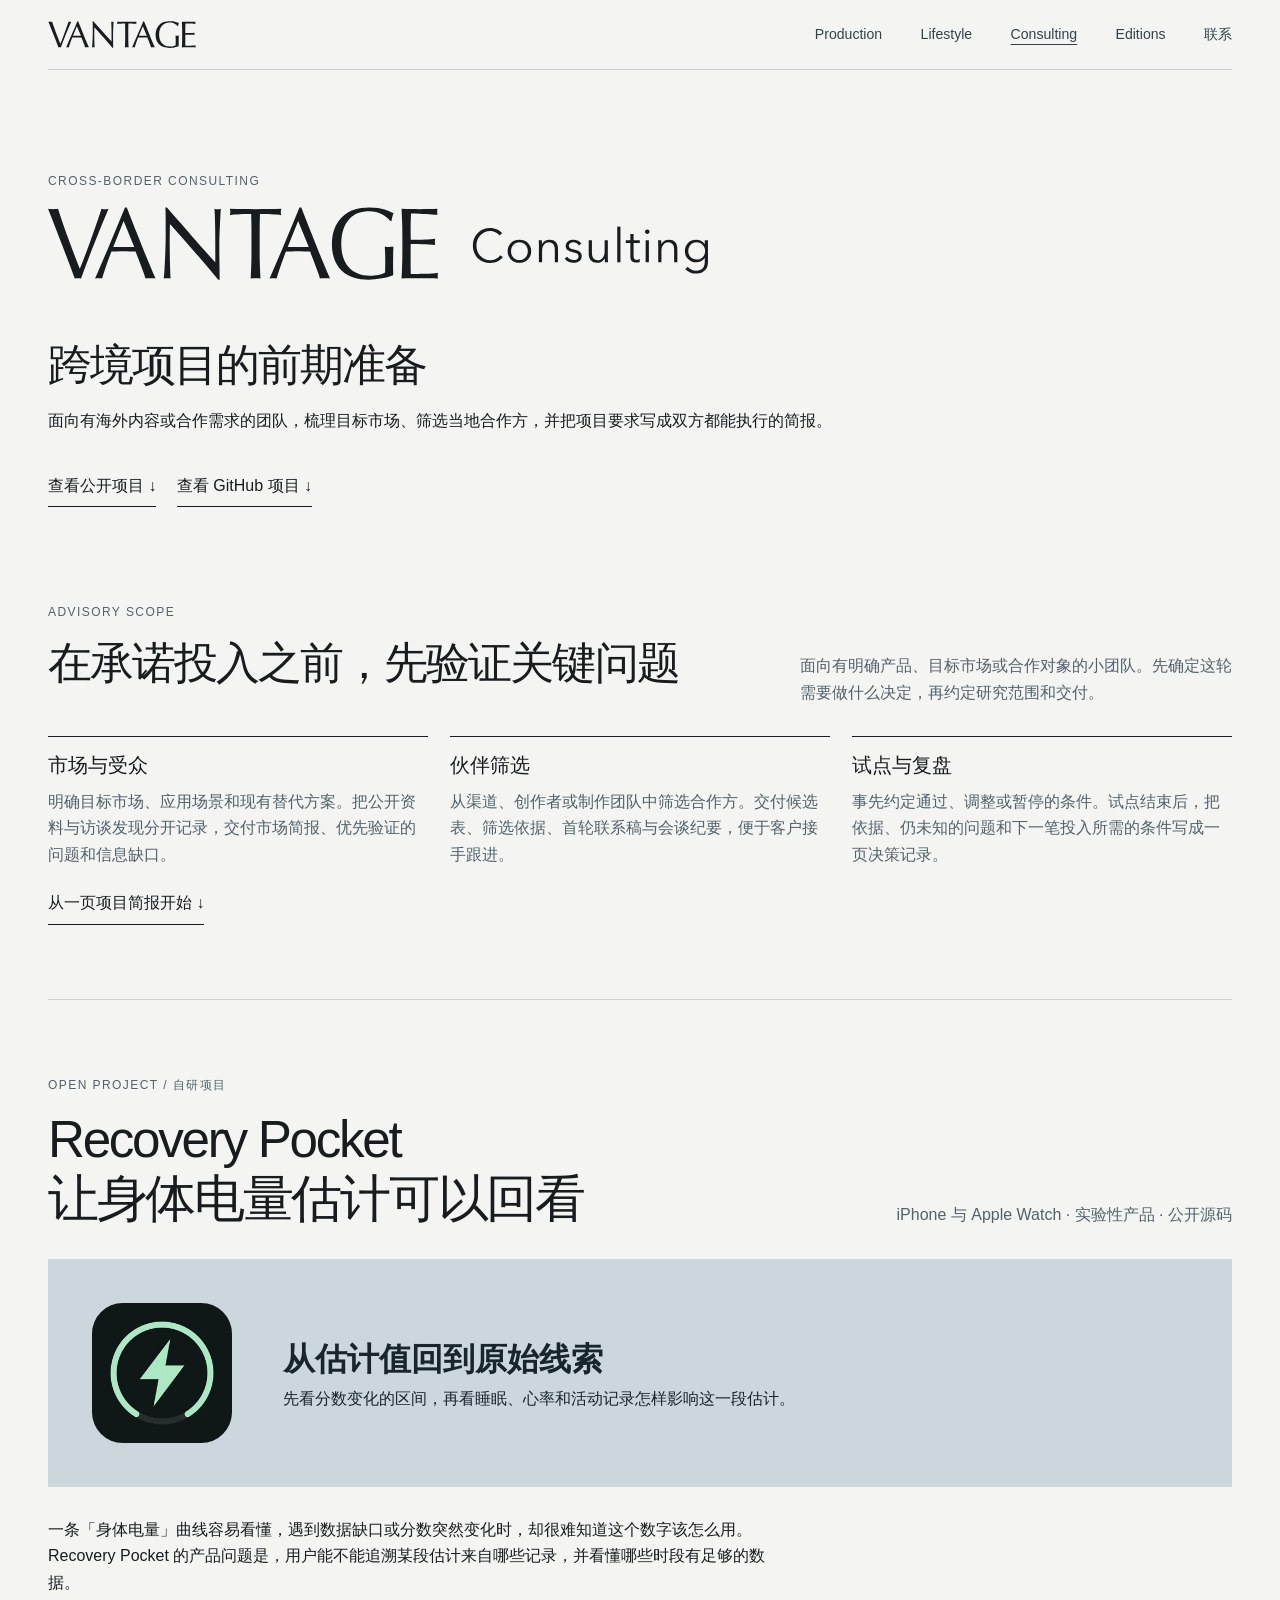
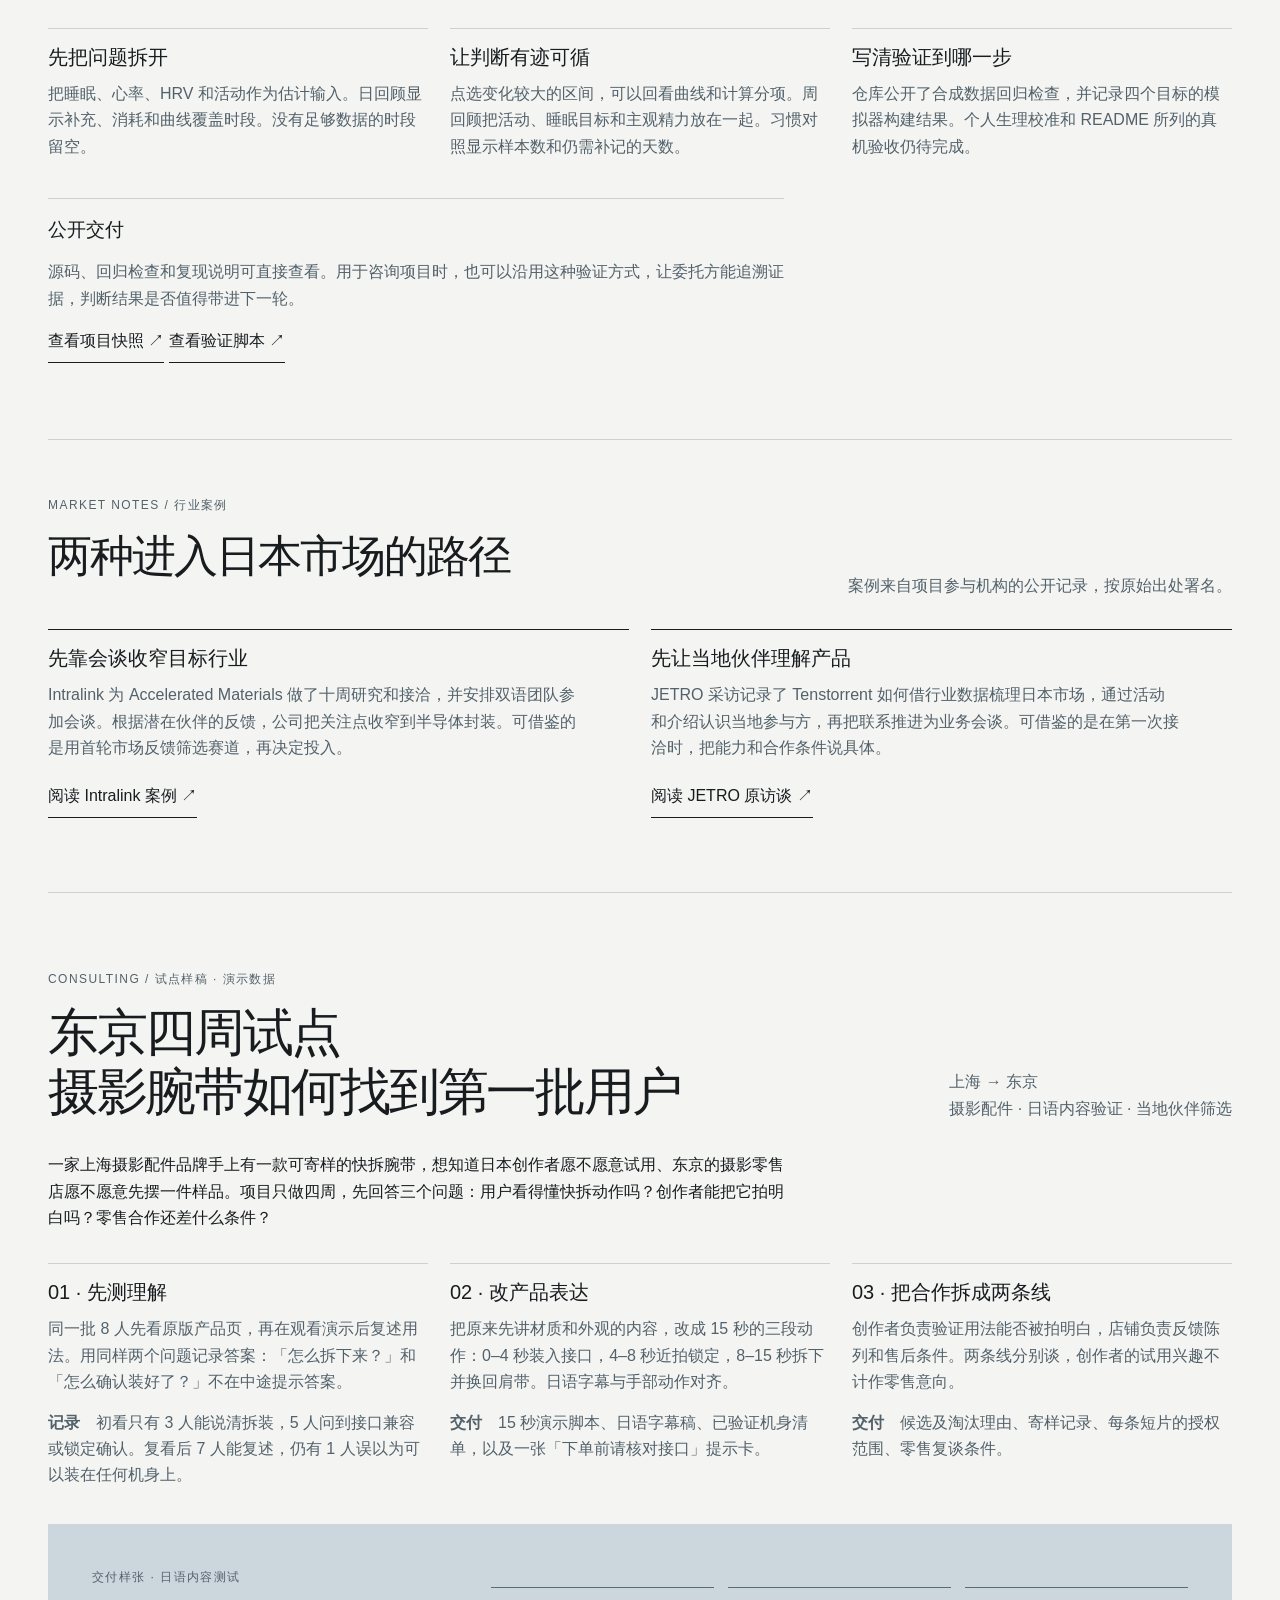
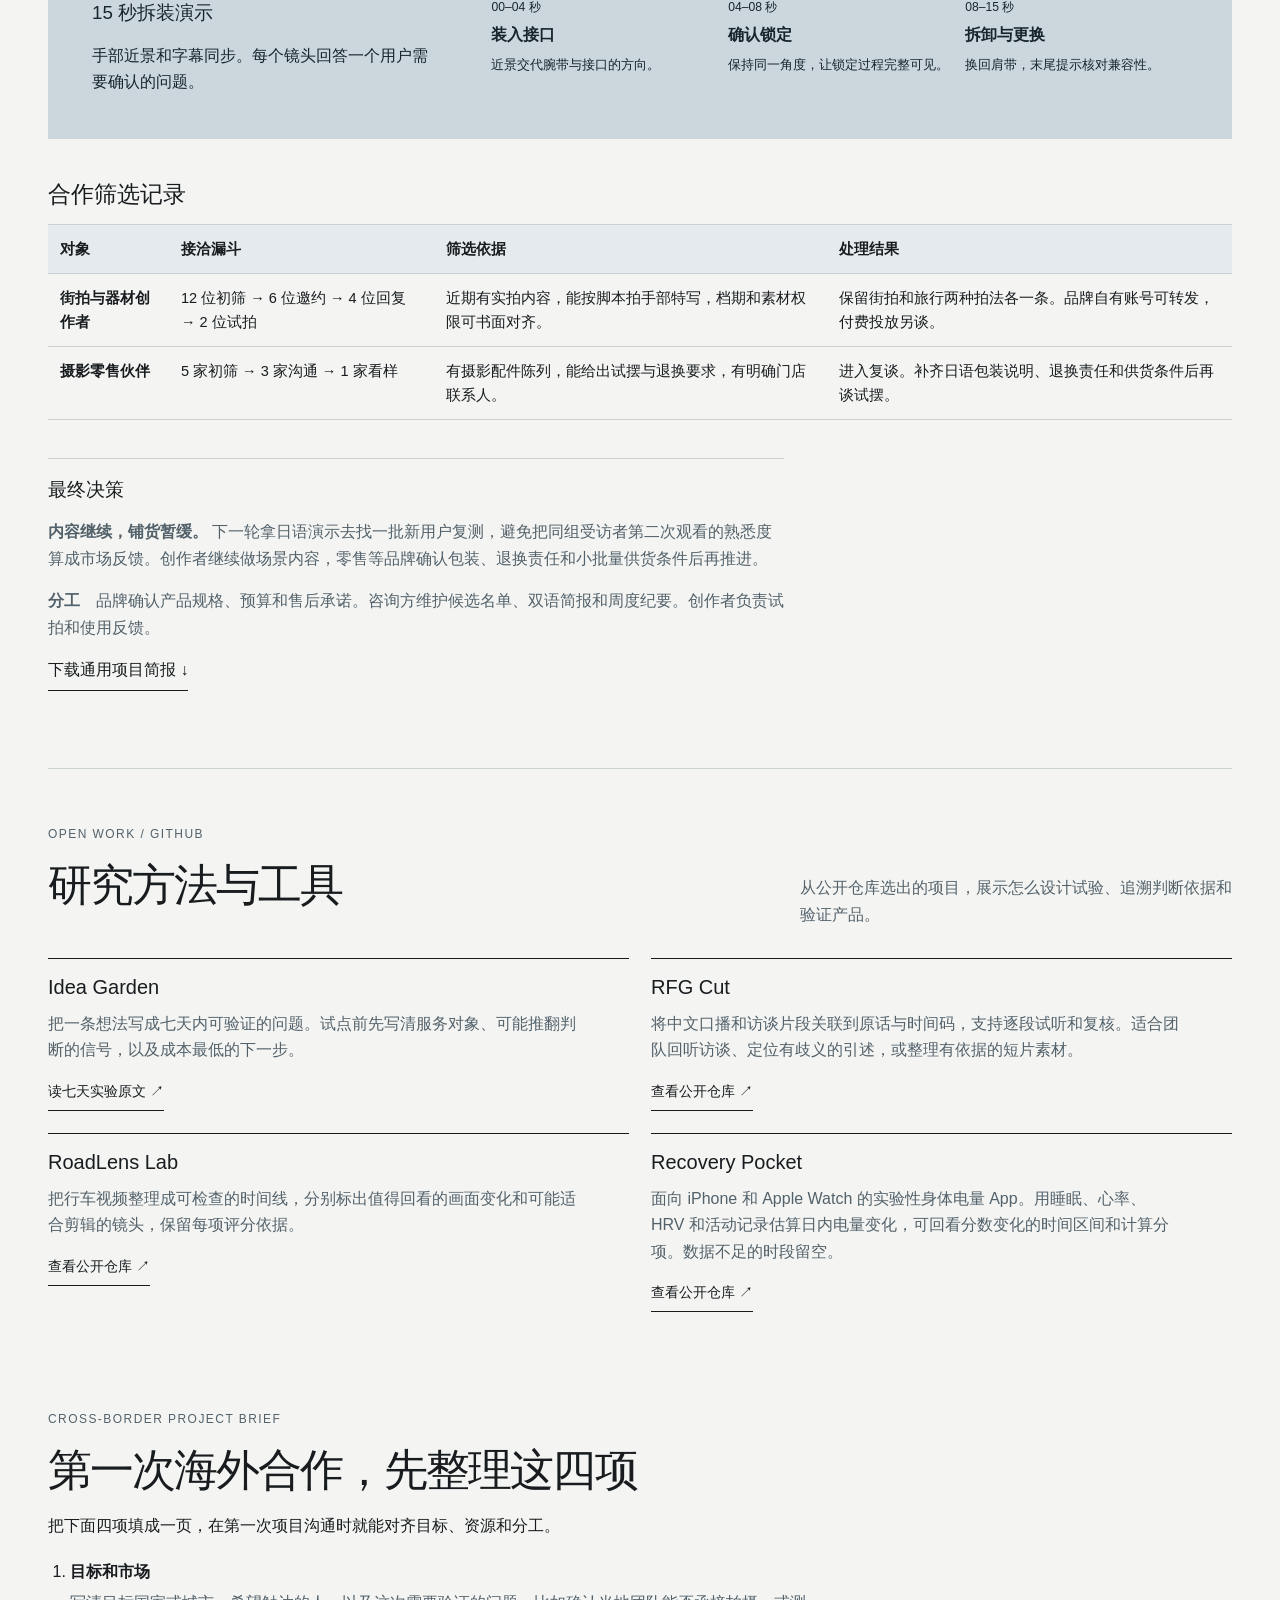
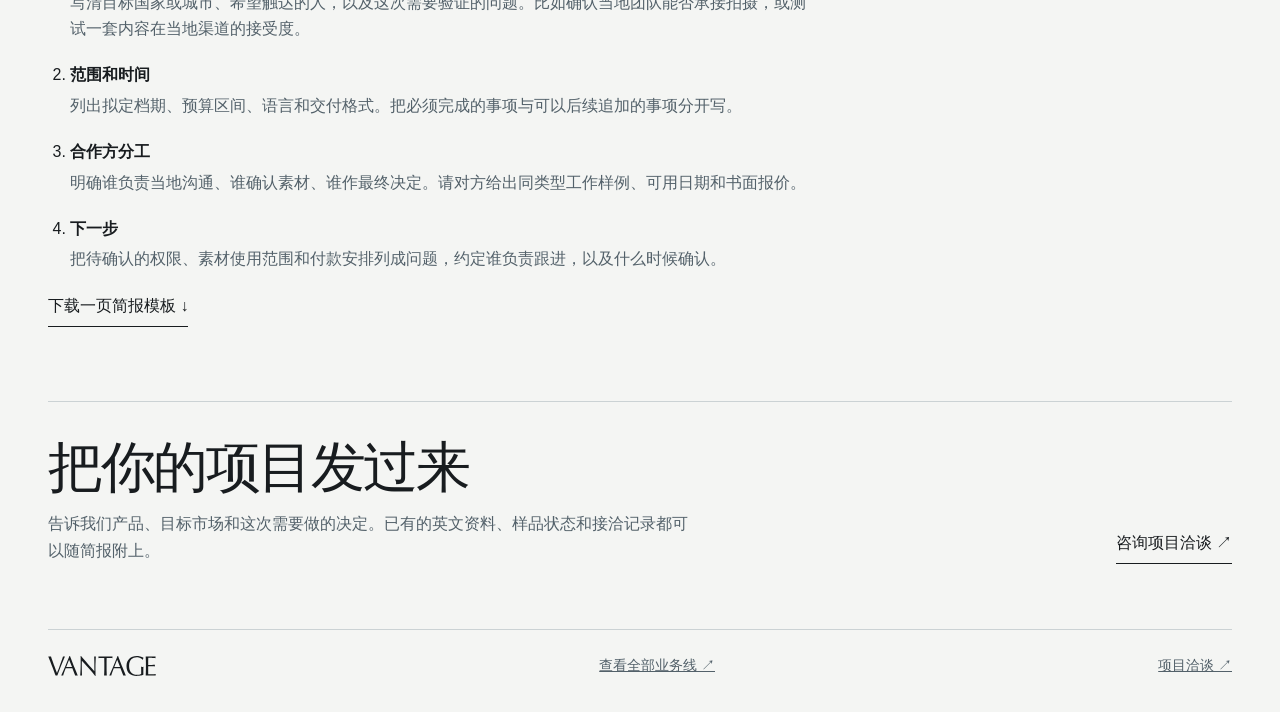
==== commit 495904f6: "Unify branch wordmarks and add advisory visuals and contact" ====
--- a/consulting.html
+++ b/consulting.html
@@ -1,5 +1,5 @@
 <!doctype html>
-<html lang="zh-CN"><head><meta charset="utf-8"><meta name="viewport" content="width=device-width,initial-scale=1"><title>VANTAGE Consulting | 跨境项目的前期准备</title><meta name="description" content="面向有海外内容或合作需求的团队，梳理需要研究的市场、需要验证的合作方，以及下一步沟通所需材料。"><link rel="stylesheet" href="style.css?v=19"><script defer src="motion.js?v=3"></script></head>
+<html lang="zh-CN"><head><meta charset="utf-8"><meta name="viewport" content="width=device-width,initial-scale=1"><title>VANTAGE Consulting | 跨境项目的前期准备</title><meta name="description" content="面向有海外内容或合作需求的团队，梳理需要研究的市场、需要验证的合作方，以及下一步沟通所需材料。"><link rel="stylesheet" href="style.css?v=23"><script defer src="motion.js?v=3"></script></head>
 <body><a class="skip" href="#main">跳到正文</a><header class="mast wrap"><a href="index.html?v=5" aria-label="VANTAGE 首页"><img src="assets/vantage.svg" alt="VANTAGE" width="148" height="29"></a><nav aria-label="主导航"><a href="production.html">Production</a><a href="lifestyle.html">Lifestyle</a><a href="consulting.html" aria-current="page">Consulting</a><a href="editions.html">Editions</a><a href="contact.html">联系</a></nav></header><main id="main" class="division"><section class="wrap division-intro"><p class="eyebrow">Cross-border Consulting</p><h1><img src="assets/consulting.svg" alt="VANTAGE Consulting"></h1><h2>跨境项目的前期准备</h2><p>面向有海外内容或合作需求的团队，梳理目标市场、筛选当地合作方，并把项目要求写成双方都能执行的简报。</p><a class="action division-link" href="#verified-work">查看公开项目 ↓</a> <a class="action division-link" href="#github-resources">查看 GitHub 项目 ↓</a></section><section class="wrap division-topics" id="services">
 <header class="section-head"><div><p class="eyebrow">Advisory Scope</p><h2>在承诺投入之前，先验证关键问题</h2></div><p>面向有明确产品、目标市场或合作对象的小团队。先确定这轮需要做什么决定，再约定研究范围和交付。</p></header>
 <div class="detail-grid">
--- a/style.css
+++ b/style.css
@@ -335,14 +335,27 @@
 .division-intro .action+.action{margin-left:16px}
 @media(min-width:761px){.resource-grid{grid-template-columns:repeat(2,minmax(0,1fr))}}
 
-.welcome-lockup{position:relative;z-index:1;width:min(900px,calc(100% - 64px));display:grid;justify-items:center;gap:clamp(22px,5svh,50px)}
-.welcome-kv .welcome-lockup h1{width:min(38%,340px);margin:0}
-.welcome-marks{width:100%;display:grid;grid-template-columns:1fr 1fr;border-top:1px solid #283c4b40;border-left:1px solid #283c4b40}
-.welcome-marks a{display:grid;place-items:center;border-right:1px solid #283c4b40;border-bottom:1px solid #283c4b40;padding:clamp(15px,3.5vw,32px);transition:background .22s}
-.welcome-marks a:is(:hover,:focus-visible){background:#ffffff45}
-.welcome-marks img{display:block;width:min(100%,315px);height:auto}
-.welcome-connected .welcome-lockup{opacity:clamp(0,calc(1 - var(--door-split) * 1.65),1);transform:translateY(calc(var(--door-split) * -24px))}
+.welcome-lockup{position:relative;z-index:1;width:min(1260px,calc(100% - 96px));display:grid;grid-template-columns:minmax(0,1fr) minmax(200px,.48fr);align-items:end;gap:clamp(36px,8vw,132px)}
+.welcome-identity{align-self:center}
+.welcome-kv .welcome-lockup h1{width:min(100%,590px);margin:0}
+.welcome-identity p{margin:clamp(16px,3vw,33px) 0 0;color:#344751;font-size:clamp(.87rem,1.25vw,1.1rem);letter-spacing:.09em}
+.welcome-marks{display:grid;justify-items:start;gap:clamp(10px,2.2svh,20px);align-self:center}
+.welcome-marks a{display:block;width:max-content;max-width:100%;padding-block:6px;transition:opacity .2s,transform .25s cubic-bezier(.22,.72,.23,1)}
+.welcome-marks img{display:block;width:auto;max-width:100%;height:clamp(17px,2.55vw,33px);object-fit:contain;object-position:left center}
+.welcome-marks:has(a:is(:hover,:focus-visible)) a:not(:hover,:focus-visible){opacity:.58}
+.welcome-marks a:is(:hover,:focus-visible){transform:translateX(5px)}
+.welcome-kv .welcome-enter{left:max(48px,calc((100% - 1260px) / 2));bottom:clamp(40px,11svh,96px)}
+.welcome-connected .welcome-lockup{opacity:clamp(0,calc(1 - var(--door-split) * 1.65),1);transform:translateY(calc(var(--door-split) * -16px))}
 .welcome-connected .welcome-lockup h1{opacity:1;transform:none}
+@media(max-width:700px){
+ .welcome-lockup{grid-template-columns:1fr;gap:clamp(24px,5svh,42px);margin-top:-34px}
+ .welcome-kv .welcome-lockup h1{width:min(72%,360px)}
+ .welcome-identity p{margin-top:12px}
+ .welcome-marks{gap:4px}
+ .welcome-marks img{height:clamp(18px,3vw,24px)}
+ .welcome-kv .welcome-enter{left:21px;bottom:34px}
+}
+@media(prefers-reduced-motion:reduce){.welcome-marks a{transition:none}}
 .home-index{padding-block:clamp(42px,7vw,90px)}
 .home-features{margin-top:28px}
 .home-features .action{margin-top:16px}
@@ -376,3 +389,48 @@
  .welcome-lockup{width:calc(100% - 42px)}
 }
 @media(max-width:390px){.mast nav{column-gap:8px}.deliverable-visual ol{grid-template-columns:1fr}}
+
+@media(min-width:761px){.home-features{grid-template-columns:repeat(2,minmax(0,1fr));row-gap:32px}}
+
+.commercial-section{padding-block:clamp(42px,7vw,100px) 0}
+.commercial-list article{display:grid;grid-template-columns:minmax(10em,.6fr) minmax(0,1.4fr);gap:24px;border-top:1px solid var(--line);padding-block:22px}
+.commercial-list h3{font-size:clamp(1.2rem,2.5vw,1.8rem);margin:0}
+.commercial-list p{max-width:42em;color:var(--muted);margin-bottom:12px}
+@media(max-width:640px){.commercial-list article{grid-template-columns:1fr;gap:10px}}
+
+/* Editorial finish shared by the company and Lifestyle. */
+body{background:#f4f5f3}
+:root{--muted:#53616a;--line:#cbd2d4}
+.mast nav a{color:#32414a}
+.mast nav a:is(:hover,[aria-current=page]){text-decoration:underline;text-decoration-thickness:1px;text-underline-offset:5px}
+.welcome-connected .welcome-stage{background:#e7ecee}
+.welcome-connected .welcome-kv::after{background:#e7ecee}
+.welcome-connected .brand-doors{color:#18252d}
+.welcome-connected .brand-doors header p{color:var(--muted)}
+.brand-door{display:flex;flex-direction:column;align-items:stretch;min-height:0;background:#f4f5f3;color:#18252d;transition:flex-grow .42s cubic-bezier(.25,.7,.3,1)}
+.welcome-connected .brand-door{min-height:0}
+.brand-door img{position:static;aspect-ratio:1.42;height:auto;z-index:auto;filter:saturate(.68)}
+.welcome-connected .brand-door img{transform:none}
+.brand-door::after{display:none}
+.brand-door .door-copy{padding:12px clamp(8px,1.5vw,20px) 14px}
+.door-copy h3{font-size:clamp(1rem,1.75vw,1.8rem)}
+.door-copy p{color:var(--muted)}
+.door-arrow{top:9px;right:10px;color:#fff;text-shadow:0 1px 5px #17222a}
+.door-description{display:none}
+@media(min-width:850px){.brand-door:is(:hover,:focus-visible){flex-grow:1.25}}
+@media(max-width:849px){.door-grid{gap:10px}.brand-door img{max-height:23svh}}
+.lifestyle-intro{display:grid;grid-template-columns:minmax(0,.85fr) minmax(0,1.15fr);gap:clamp(28px,6vw,90px);align-items:center;border-top:1px solid var(--line);padding-block:clamp(40px,7vw,96px)}
+.lifestyle-intro h1{width:min(100%,430px);margin:0 0 clamp(24px,4vw,54px)}
+.lifestyle-intro h1 img{display:block;width:100%}
+.lifestyle-intro h2{font-size:clamp(2rem,5vw,4.5rem);margin-bottom:14px}
+.lifestyle-intro p:not(.lifestyle-byline){max-width:31em;color:var(--muted)}
+.lifestyle-byline{font-size:.9rem}
+.lifestyle-intro figure{margin:0}
+.lifestyle-intro figure img{display:block;width:100%;aspect-ratio:1.47;object-fit:cover;object-position:left center}
+.lifestyle-intro figcaption{margin-top:8px;color:var(--muted);font-size:.8rem}
+.lifestyle-editorial{padding-top:26px}
+.lifestyle-series article{display:grid;grid-template-columns:minmax(9em,.42fr) minmax(0,1fr);gap:18px;border-top:1px solid var(--line);padding:20px 0}
+.lifestyle-series h3{font-size:clamp(1.12rem,2vw,1.5rem);margin:0}
+.lifestyle-series p{max-width:38em;margin-bottom:12px;color:var(--muted)}
+.topic-card{scroll-margin-top:24px}
+@media(max-width:700px){.lifestyle-intro,.lifestyle-series article{grid-template-columns:1fr}}
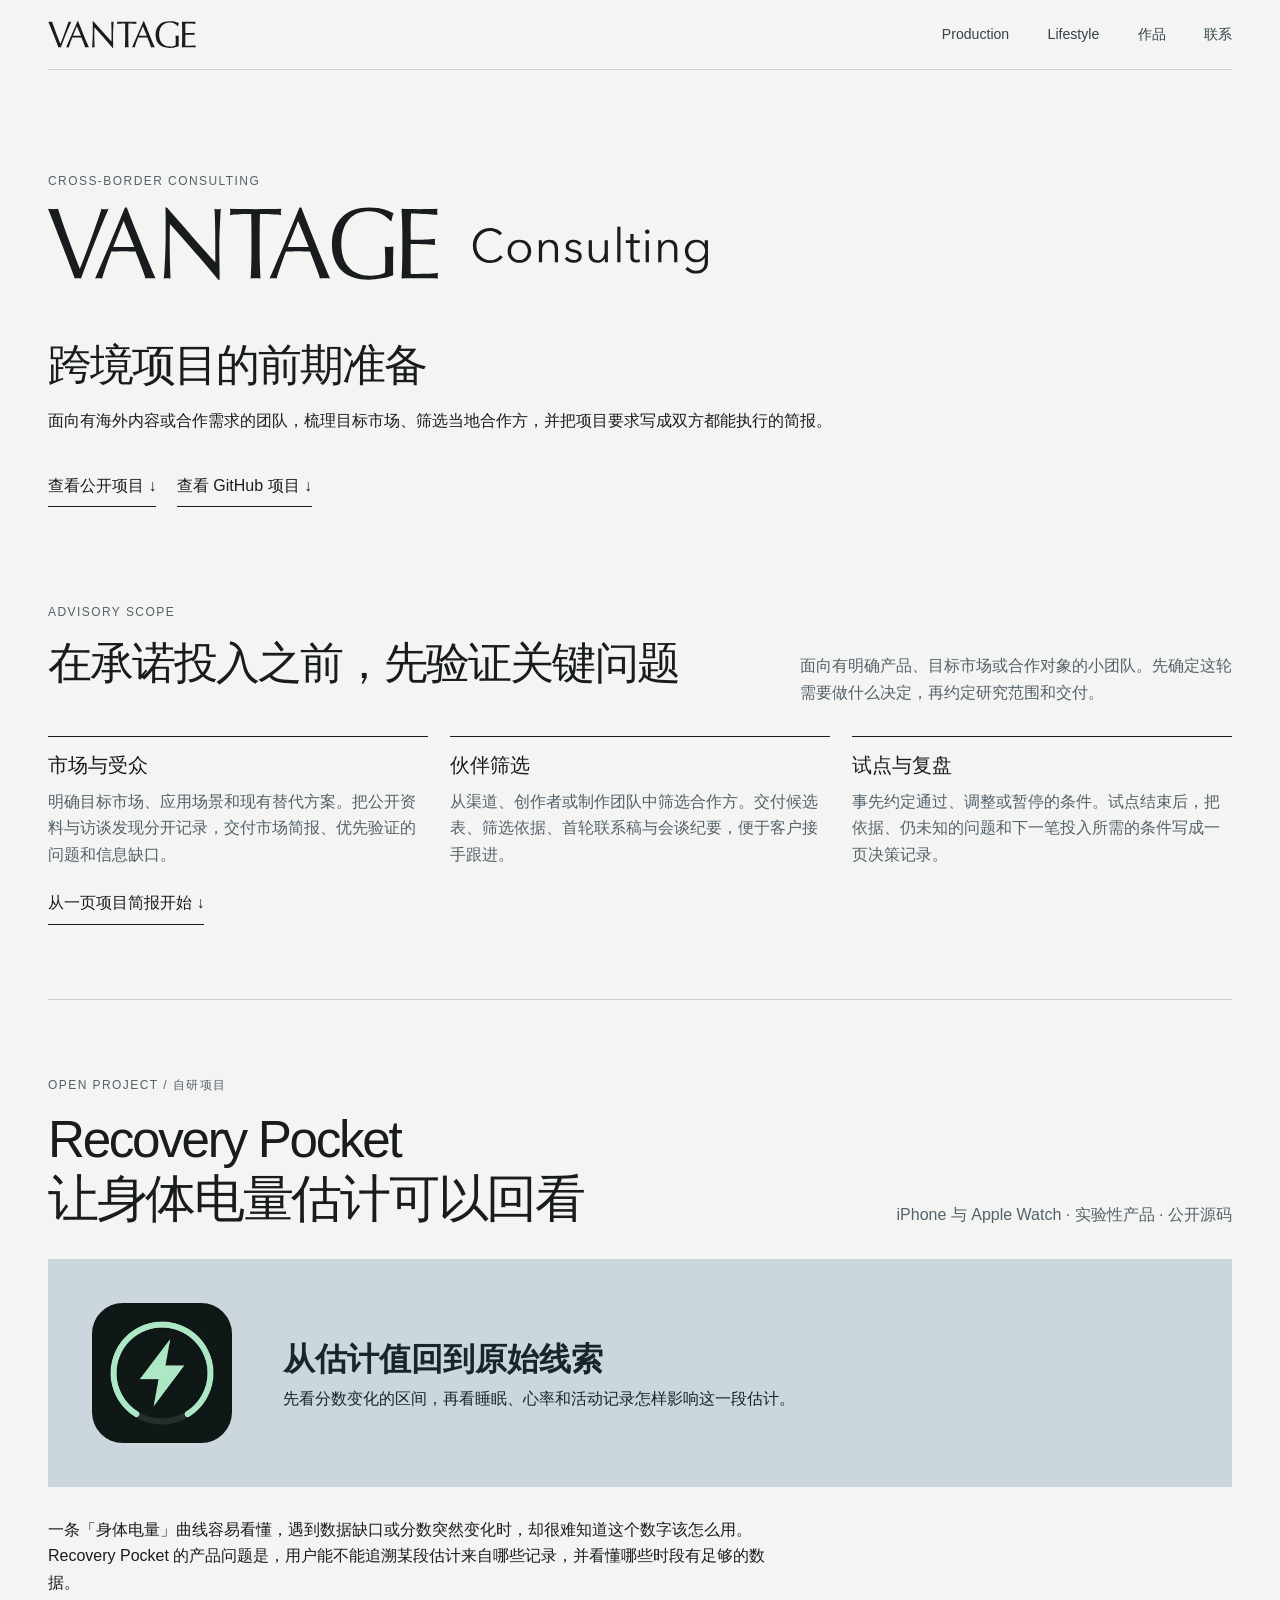
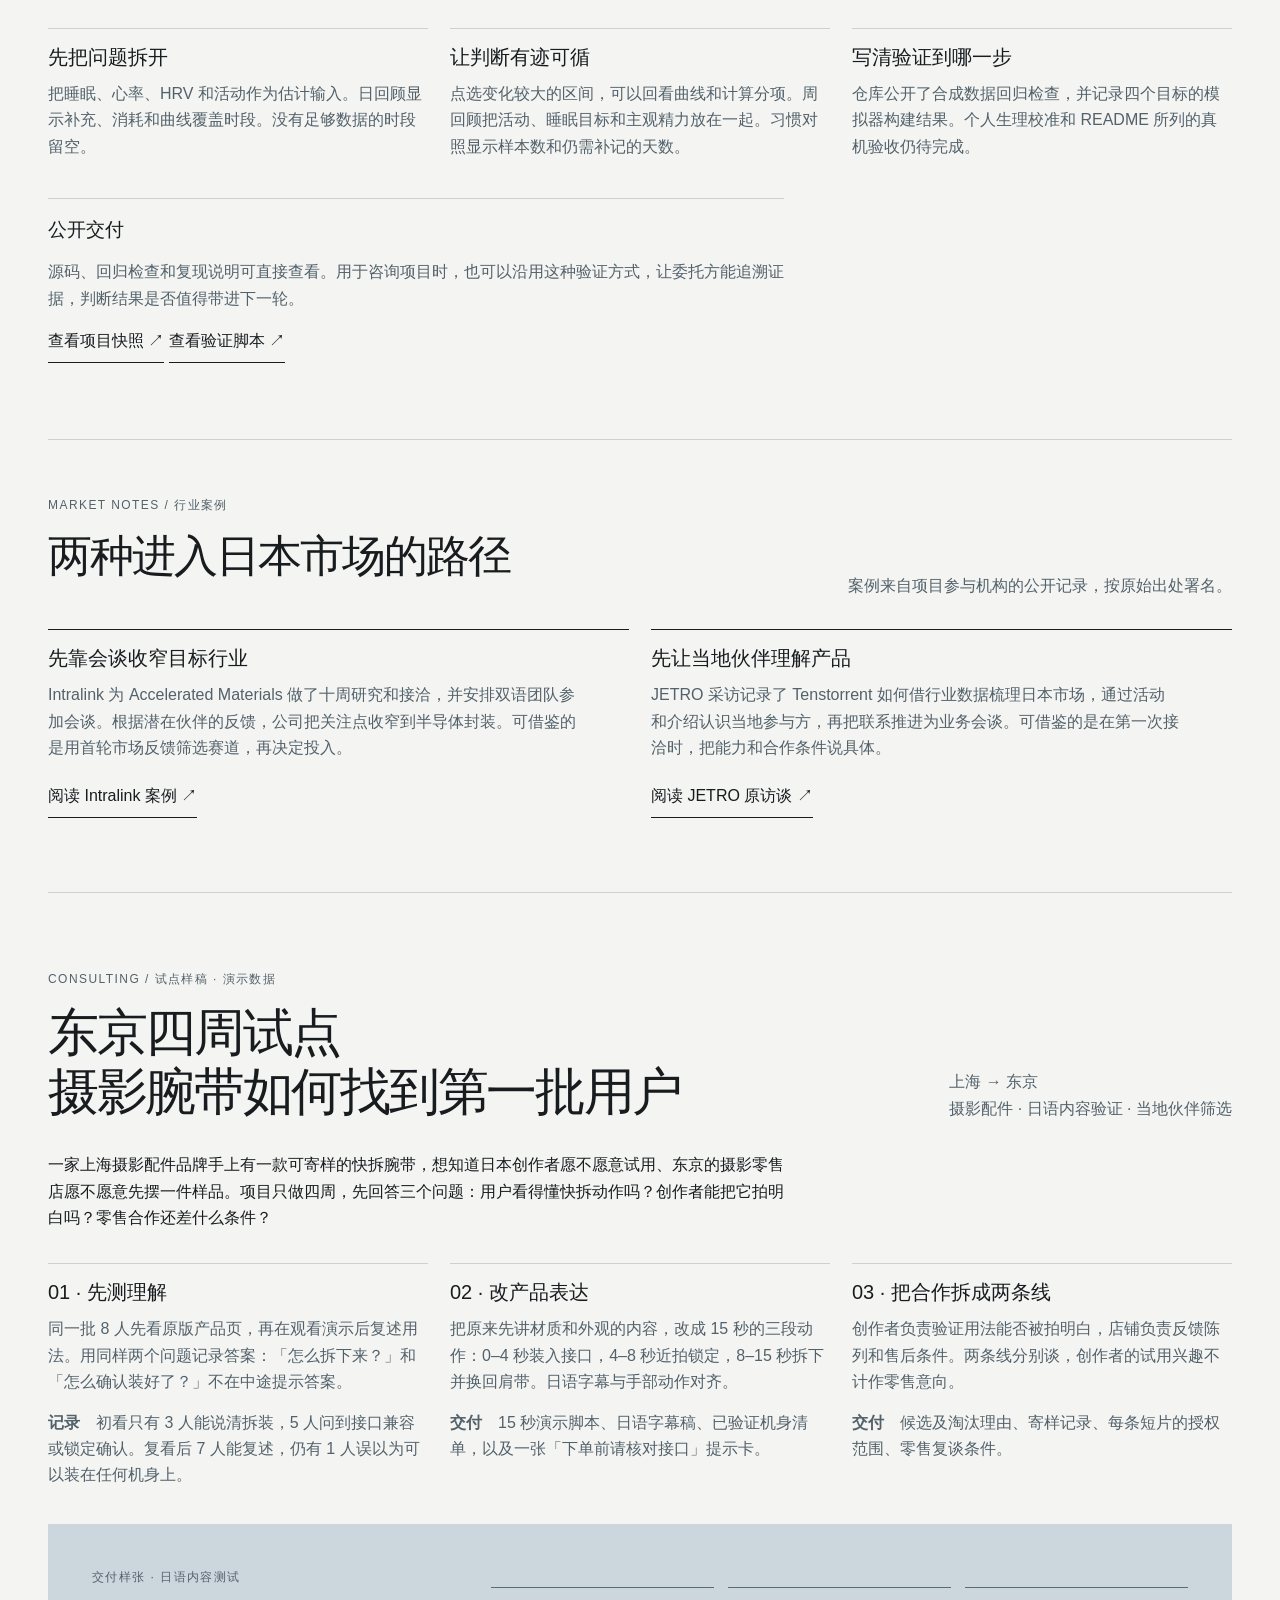
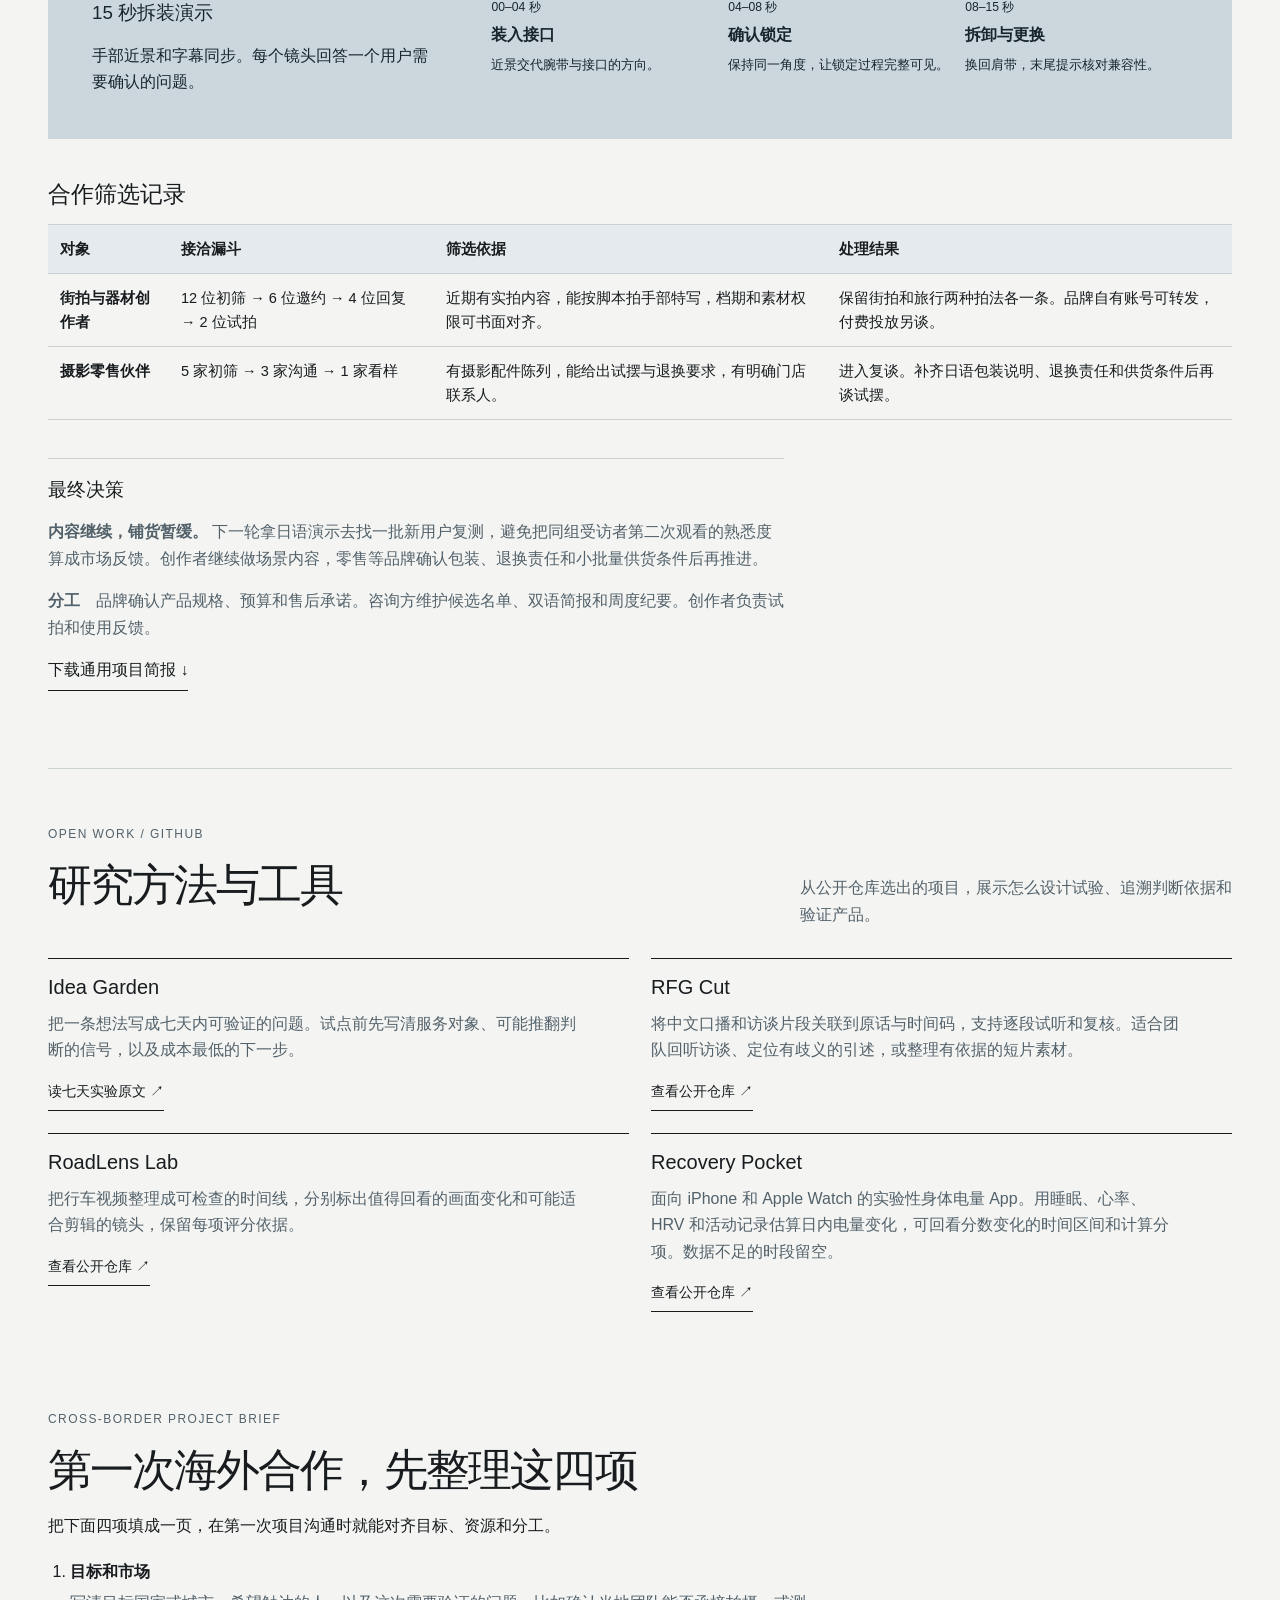
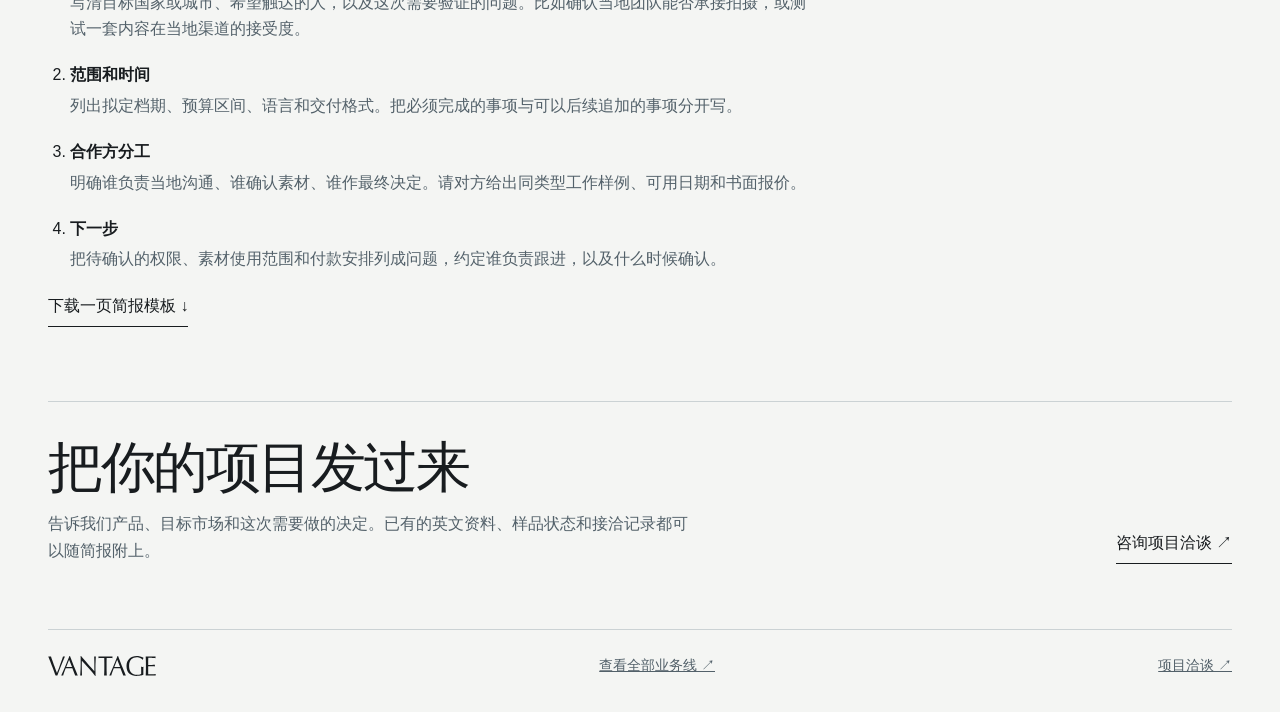
==== commit 2165d165: "Reposition VANTAGE around cross-border production and editorial" ====
--- a/consulting.html
+++ b/consulting.html
@@ -1,6 +1,6 @@
 <!doctype html>
-<html lang="zh-CN"><head><meta charset="utf-8"><meta name="viewport" content="width=device-width,initial-scale=1"><title>VANTAGE Consulting | 跨境项目的前期准备</title><meta name="description" content="面向有海外内容或合作需求的团队，梳理需要研究的市场、需要验证的合作方，以及下一步沟通所需材料。"><link rel="stylesheet" href="style.css?v=23"><script defer src="motion.js?v=3"></script></head>
-<body><a class="skip" href="#main">跳到正文</a><header class="mast wrap"><a href="index.html?v=5" aria-label="VANTAGE 首页"><img src="assets/vantage.svg" alt="VANTAGE" width="148" height="29"></a><nav aria-label="主导航"><a href="production.html">Production</a><a href="lifestyle.html">Lifestyle</a><a href="consulting.html" aria-current="page">Consulting</a><a href="editions.html">Editions</a><a href="contact.html">联系</a></nav></header><main id="main" class="division"><section class="wrap division-intro"><p class="eyebrow">Cross-border Consulting</p><h1><img src="assets/consulting.svg" alt="VANTAGE Consulting"></h1><h2>跨境项目的前期准备</h2><p>面向有海外内容或合作需求的团队，梳理目标市场、筛选当地合作方，并把项目要求写成双方都能执行的简报。</p><a class="action division-link" href="#verified-work">查看公开项目 ↓</a> <a class="action division-link" href="#github-resources">查看 GitHub 项目 ↓</a></section><section class="wrap division-topics" id="services">
+<html lang="zh-CN"><head><meta charset="utf-8"><meta name="viewport" content="width=device-width,initial-scale=1"><title>VANTAGE Consulting | 跨境项目的前期准备</title><meta name="description" content="面向有海外内容或合作需求的团队，梳理需要研究的市场、需要验证的合作方，以及下一步沟通所需材料。"><link rel="stylesheet" href="style.css?v=30"><script defer src="motion.js?v=3"></script></head>
+<body><a class="skip" href="#main">跳到正文</a><header class="mast wrap"><a href="index.html?v=5" aria-label="VANTAGE 首页"><img src="assets/vantage.svg" alt="VANTAGE" width="148" height="29"></a><nav aria-label="主导航"><a href="production.html">Production</a><a href="lifestyle.html">Lifestyle</a><a href="work.html">作品</a><a href="contact.html">联系</a></nav></header><main id="main" class="division"><section class="wrap division-intro"><p class="eyebrow">Cross-border Consulting</p><h1><img src="assets/consulting.svg" alt="VANTAGE Consulting"></h1><h2>跨境项目的前期准备</h2><p>面向有海外内容或合作需求的团队，梳理目标市场、筛选当地合作方，并把项目要求写成双方都能执行的简报。</p><a class="action division-link" href="#verified-work">查看公开项目 ↓</a> <a class="action division-link" href="#github-resources">查看 GitHub 项目 ↓</a></section><section class="wrap division-topics" id="services">
 <header class="section-head"><div><p class="eyebrow">Advisory Scope</p><h2>在承诺投入之前，先验证关键问题</h2></div><p>面向有明确产品、目标市场或合作对象的小团队。先确定这轮需要做什么决定，再约定研究范围和交付。</p></header>
 <div class="detail-grid">
 <article><h3>市场与受众</h3><p>明确目标市场、应用场景和现有替代方案。把公开资料与访谈发现分开记录，交付市场简报、优先验证的问题和信息缺口。</p></article>
@@ -54,4 +54,4 @@
 <li><strong>范围和时间</strong><p>列出拟定档期、预算区间、语言和交付格式。把必须完成的事项与可以后续追加的事项分开写。</p></li>
 <li><strong>合作方分工</strong><p>明确谁负责当地沟通、谁确认素材、谁作最终决定。请对方给出同类型工作样例、可用日期和书面报价。</p></li>
 <li><strong>下一步</strong><p>把待确认的权限、素材使用范围和付款安排列成问题，约定谁负责跟进，以及什么时候确认。</p></li>
-</ol><a class="action" href="assets/cross-border-brief.txt" download>下载一页简报模板 ↓</a></section><section class="wrap home-contact"><div><h2>把你的项目发过来</h2><p>告诉我们产品、目标市场和这次需要做的决定。已有的英文资料、样品状态和接洽记录都可以随简报附上。</p></div><a class="action" href="contact.html?topic=Consulting">咨询项目洽谈 ↗</a></section></main><footer class="wrap end"><a href="index.html?v=5" aria-label="VANTAGE 首页"><img src="assets/vantage.svg" alt="VANTAGE" width="108" height="22"></a><a href="index.html?v=5#branches">查看全部业务线 ↗</a><a href="contact.html">项目洽谈 ↗</a></footer></body></html>+</ol><a class="action" href="assets/cross-border-brief.txt" download>下载一页简报模板 ↓</a></section><section class="wrap home-contact"><div><h2>把你的项目发过来</h2><p>告诉我们产品、目标市场和这次需要做的决定。已有的英文资料、样品状态和接洽记录都可以随简报附上。</p></div><a class="action" href="contact.html?topic=Consulting">咨询项目洽谈 ↗</a></section></main><footer class="wrap end"><a href="index.html?v=5" aria-label="VANTAGE 首页"><img src="assets/vantage.svg" alt="VANTAGE" width="108" height="22"></a><a href="index.html?v=5#branches">查看全部业务线 ↗</a><a href="contact.html">项目洽谈 ↗</a></footer></body></html>
--- a/style.css
+++ b/style.css
@@ -434,3 +434,42 @@
 .lifestyle-series p{max-width:38em;margin-bottom:12px;color:var(--muted)}
 .topic-card{scroll-margin-top:24px}
 @media(max-width:700px){.lifestyle-intro,.lifestyle-series article{grid-template-columns:1fr}}
+
+.welcome-about{display:inline-flex;gap:.65em;margin-top:.9rem;font-size:.83rem;color:#344751;text-underline-offset:4px}
+.founder-story{display:grid;grid-template-columns:minmax(0,.9fr) minmax(0,1.1fr);gap:clamp(24px,8vw,112px);padding-block:clamp(42px,7vw,92px);border-block:1px solid var(--line);margin-top:clamp(35px,6vw,74px);scroll-margin-top:22px}
+.founder-story h2{max-width:11em;font-size:clamp(2rem,4.4vw,4.1rem);line-height:1.22}
+.founder-byline{color:var(--muted);margin:20px 0 0}
+.founder-copy{max-width:39em;line-height:1.85}
+.founder-copy p:last-child{margin-bottom:0}
+@media(max-width:700px){.founder-story{grid-template-columns:1fr}}
+
+/* Cross-border production and editorial */
+body:has(.studio-hero,.studio-text-intro){--paper:#f5f3ef;--ink:#1c1c19;--muted:#55564e;--line:#d7d4ca}
+.mast nav a[aria-current="page"]{text-decoration:underline;text-underline-offset:.35em}
+.studio-hero{display:grid;grid-template-columns:minmax(0,.75fr) minmax(0,1.25fr);gap:clamp(28px,5vw,88px);align-items:center;padding-block:clamp(36px,6vw,100px)}
+.studio-lead h1,.studio-text-intro h1{font-size:clamp(2.7rem,5.6vw,6.25rem);line-height:1.07;letter-spacing:-.055em;margin-bottom:24px}
+.studio-lead>p:not(.eyebrow),.studio-text-intro>p:not(.eyebrow){font-size:clamp(1rem,1.4vw,1.25rem);color:var(--muted);max-width:32em}
+.studio-actions{display:flex;flex-wrap:wrap;gap:12px 24px;margin-top:30px}
+.studio-hero figure,.studio-profile figure{margin:0;min-width:0}
+.studio-hero figure img,.studio-profile figure img{display:block;width:100%;object-fit:cover}
+.studio-hero figure img{aspect-ratio:4/3;object-position:center}
+.studio-profile figure img{aspect-ratio:3/2}
+.studio-hero figcaption,.studio-profile figcaption{font-size:.8rem;color:var(--muted);margin-top:8px}
+.studio-section,.studio-contact,.studio-notes article{padding-block:clamp(34px,5vw,74px);border-top:1px solid var(--line)}
+.studio-duo,.studio-profile{display:grid;grid-template-columns:repeat(2,minmax(0,1fr));gap:clamp(28px,6vw,105px)}
+.studio-profile{align-items:center}
+.studio-duo h2,.studio-profile h2,.studio-contact h2,.studio-notes h2{font-size:clamp(1.75rem,3vw,3.3rem);margin-bottom:18px;line-height:1.18}
+.studio-duo p:not(.eyebrow),.studio-profile p:not(.eyebrow),.studio-contact p,.studio-notes article p:not(.eyebrow){max-width:38em;color:var(--muted)}
+.studio-services ul{padding-left:1.25rem;margin:18px 0 24px;color:var(--muted)}
+.studio-services li+li{margin-top:6px}
+.studio-details{margin-top:32px}
+.studio-contact{display:flex;justify-content:space-between;gap:24px;align-items:center}
+.studio-contact p{margin-bottom:0}
+.studio-text-intro{padding-block:clamp(36px,7vw,110px)}
+.studio-notes article{max-width:800px}
+@media(max-width:760px){
+  .studio-hero,.studio-duo,.studio-profile{grid-template-columns:minmax(0,1fr)}
+  .studio-contact{align-items:flex-start;flex-direction:column}
+  .studio-services article+article{border-top:1px solid var(--line);padding-top:28px}
+  .studio-hero figure img{aspect-ratio:4/3}
+}
